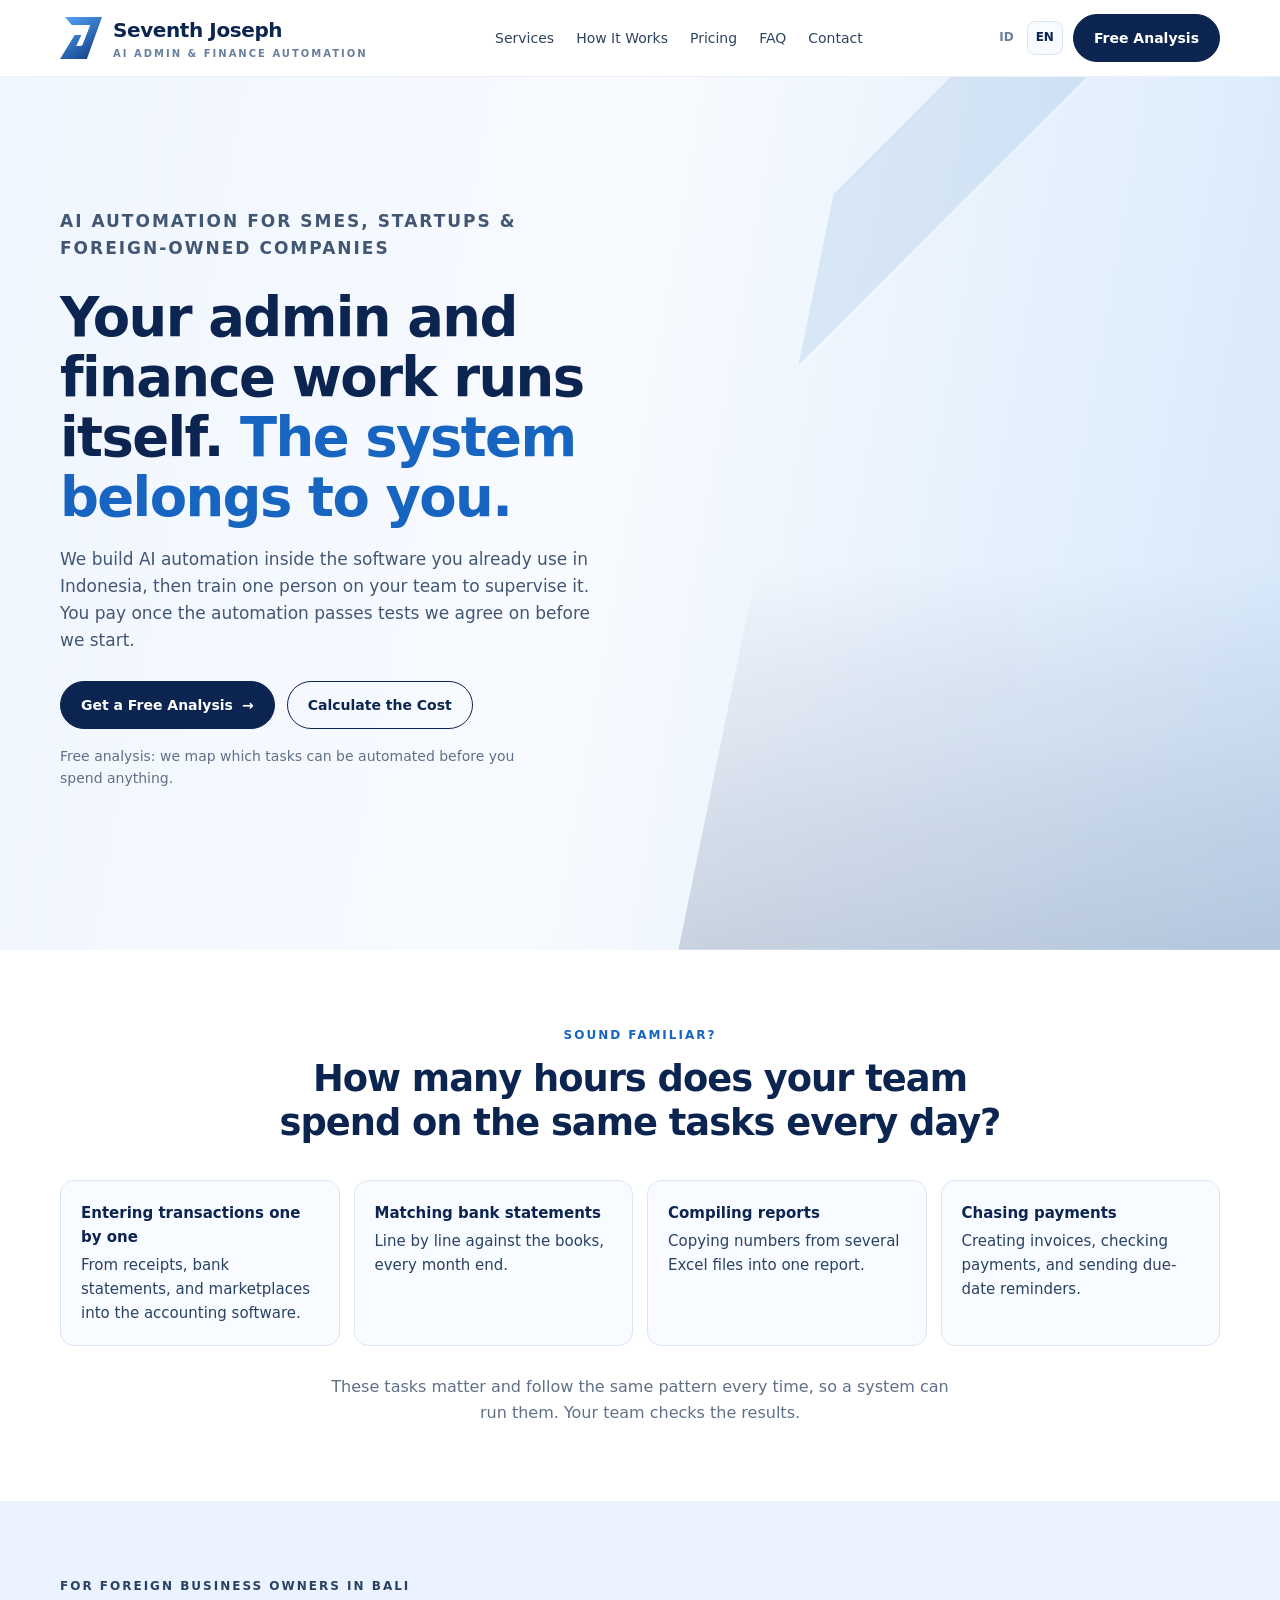
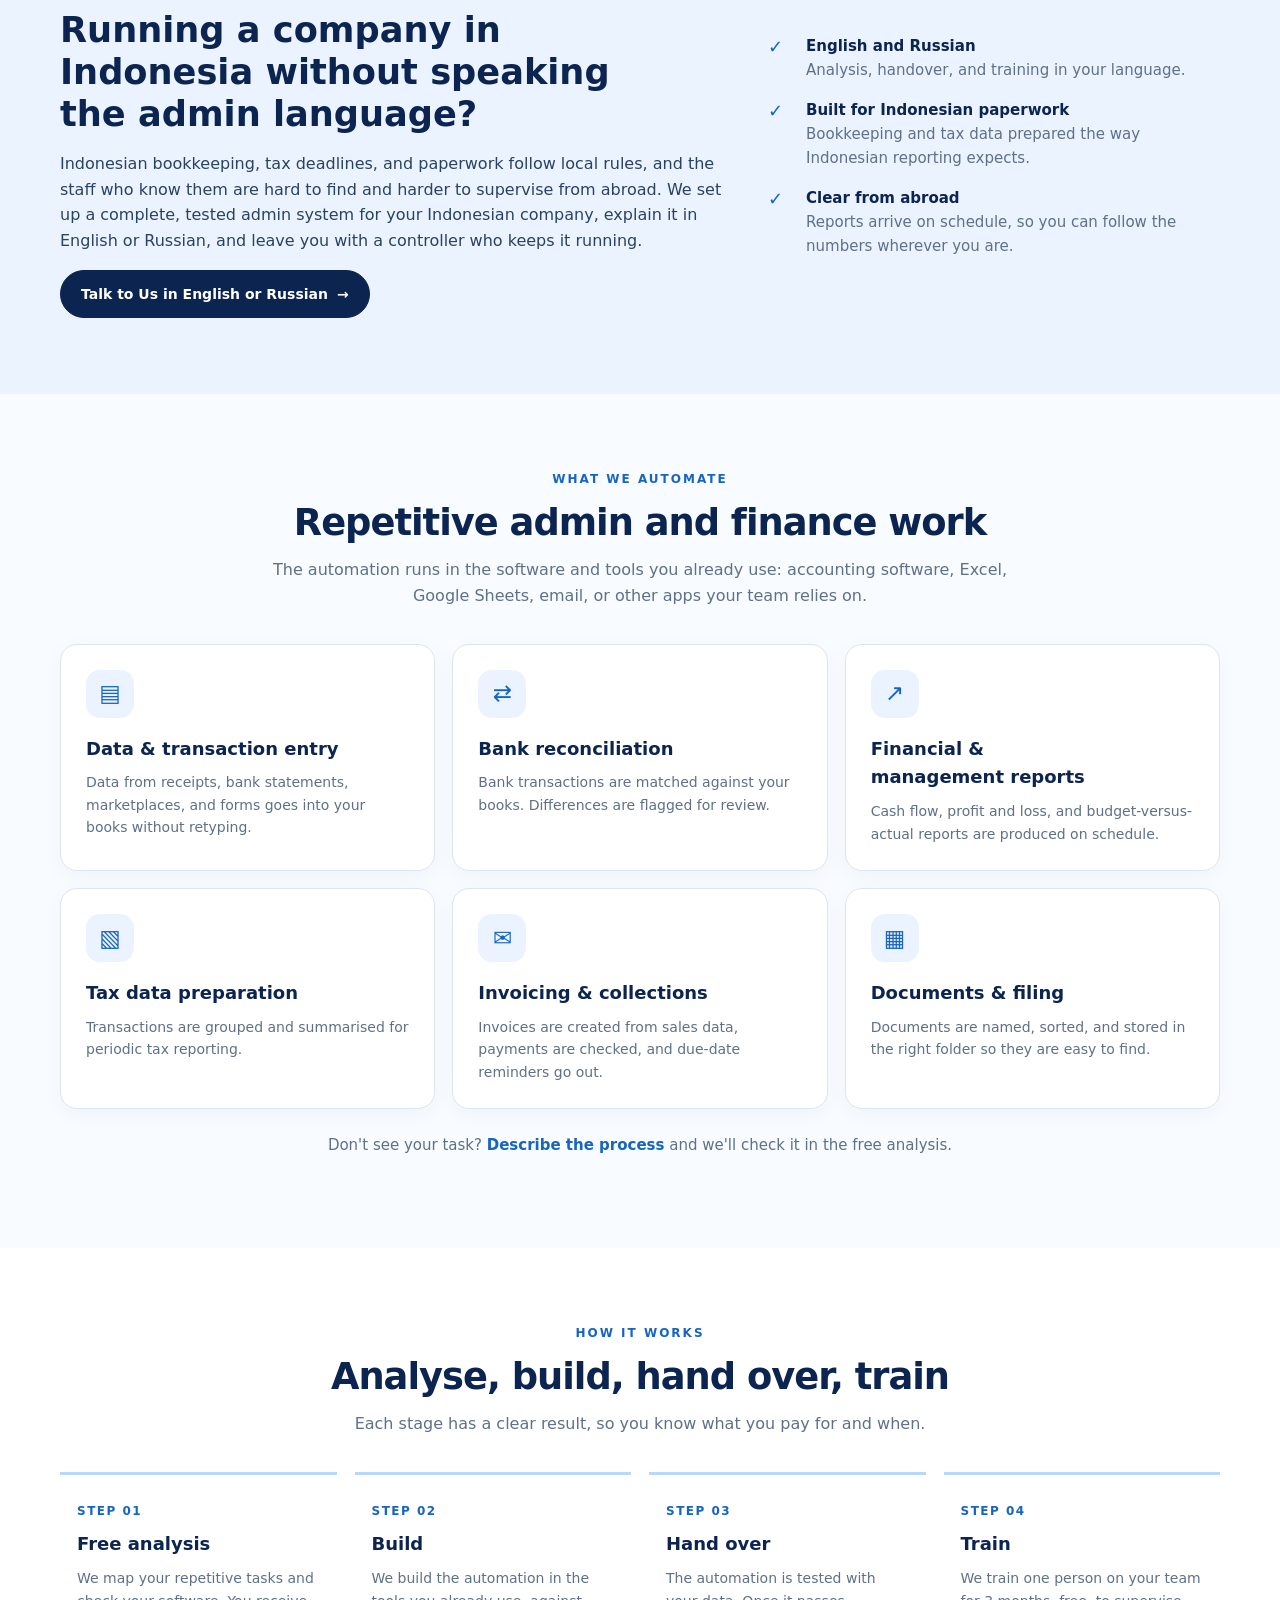
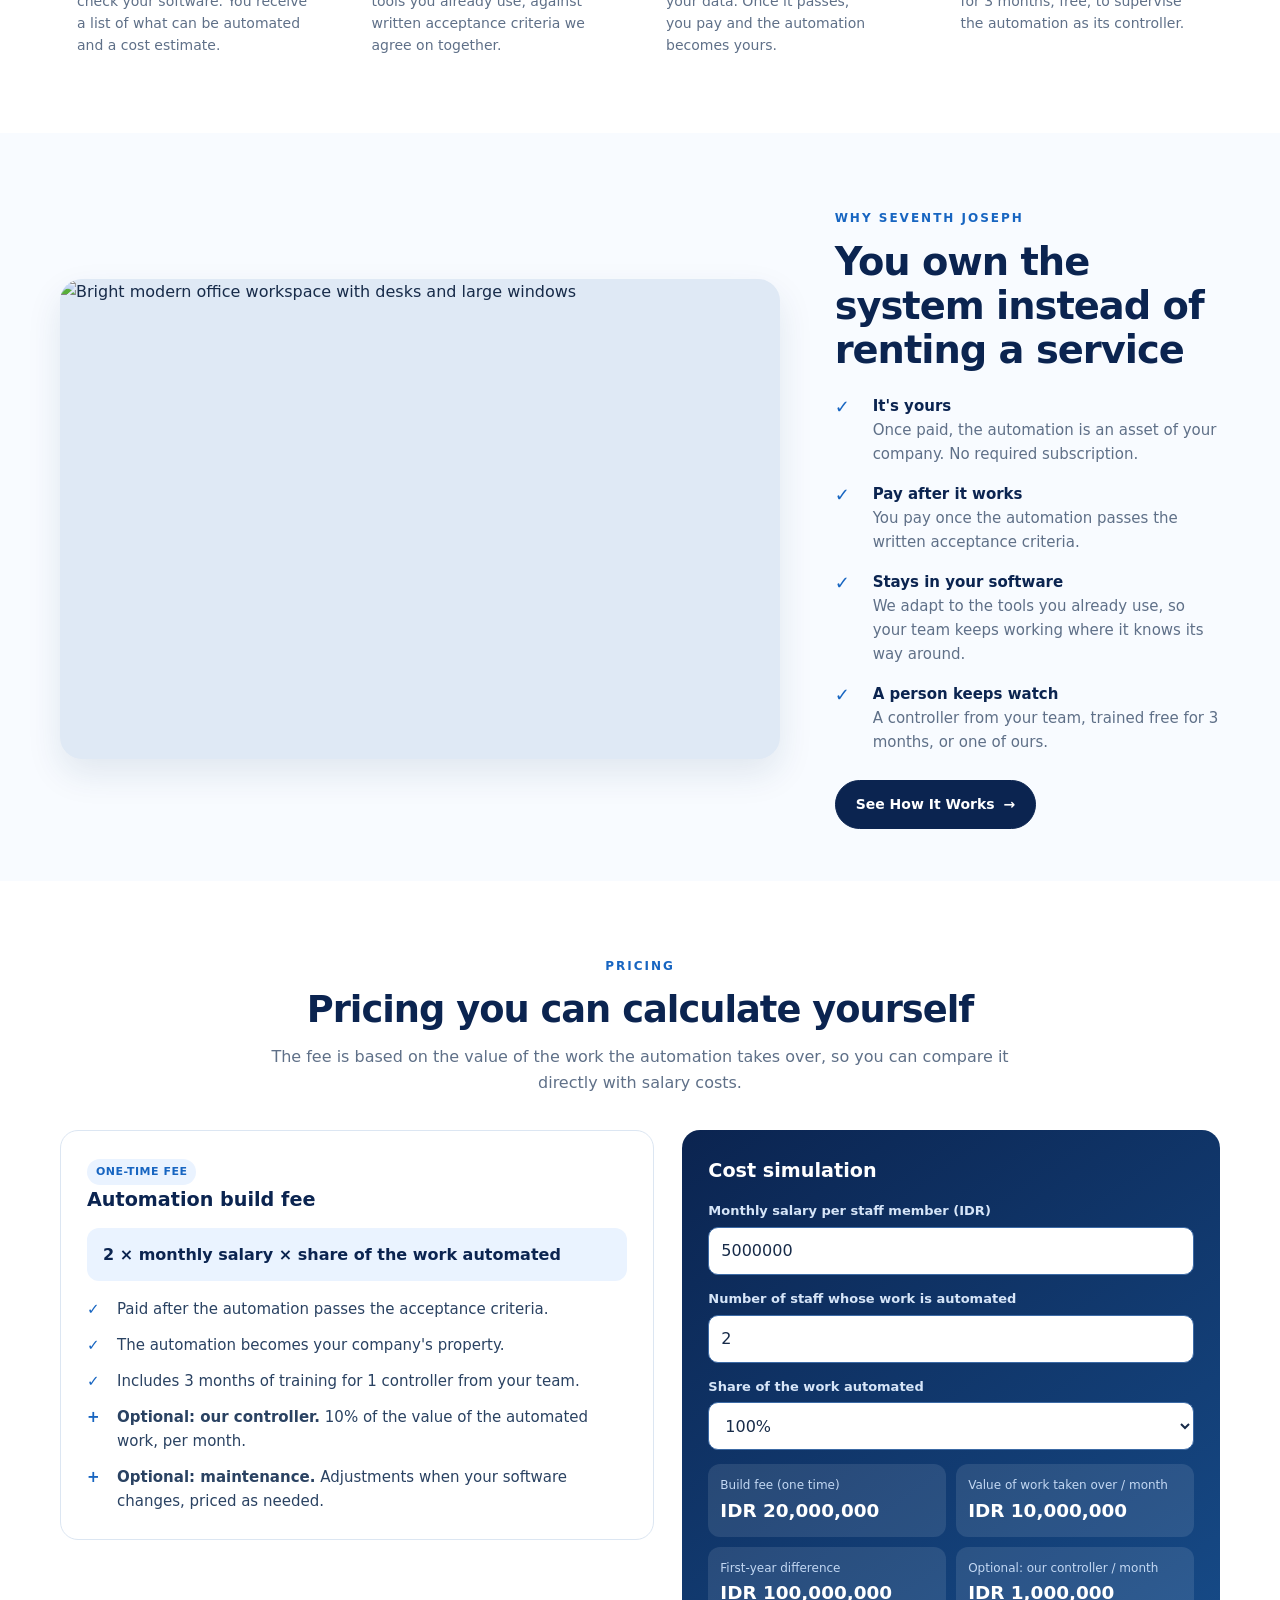
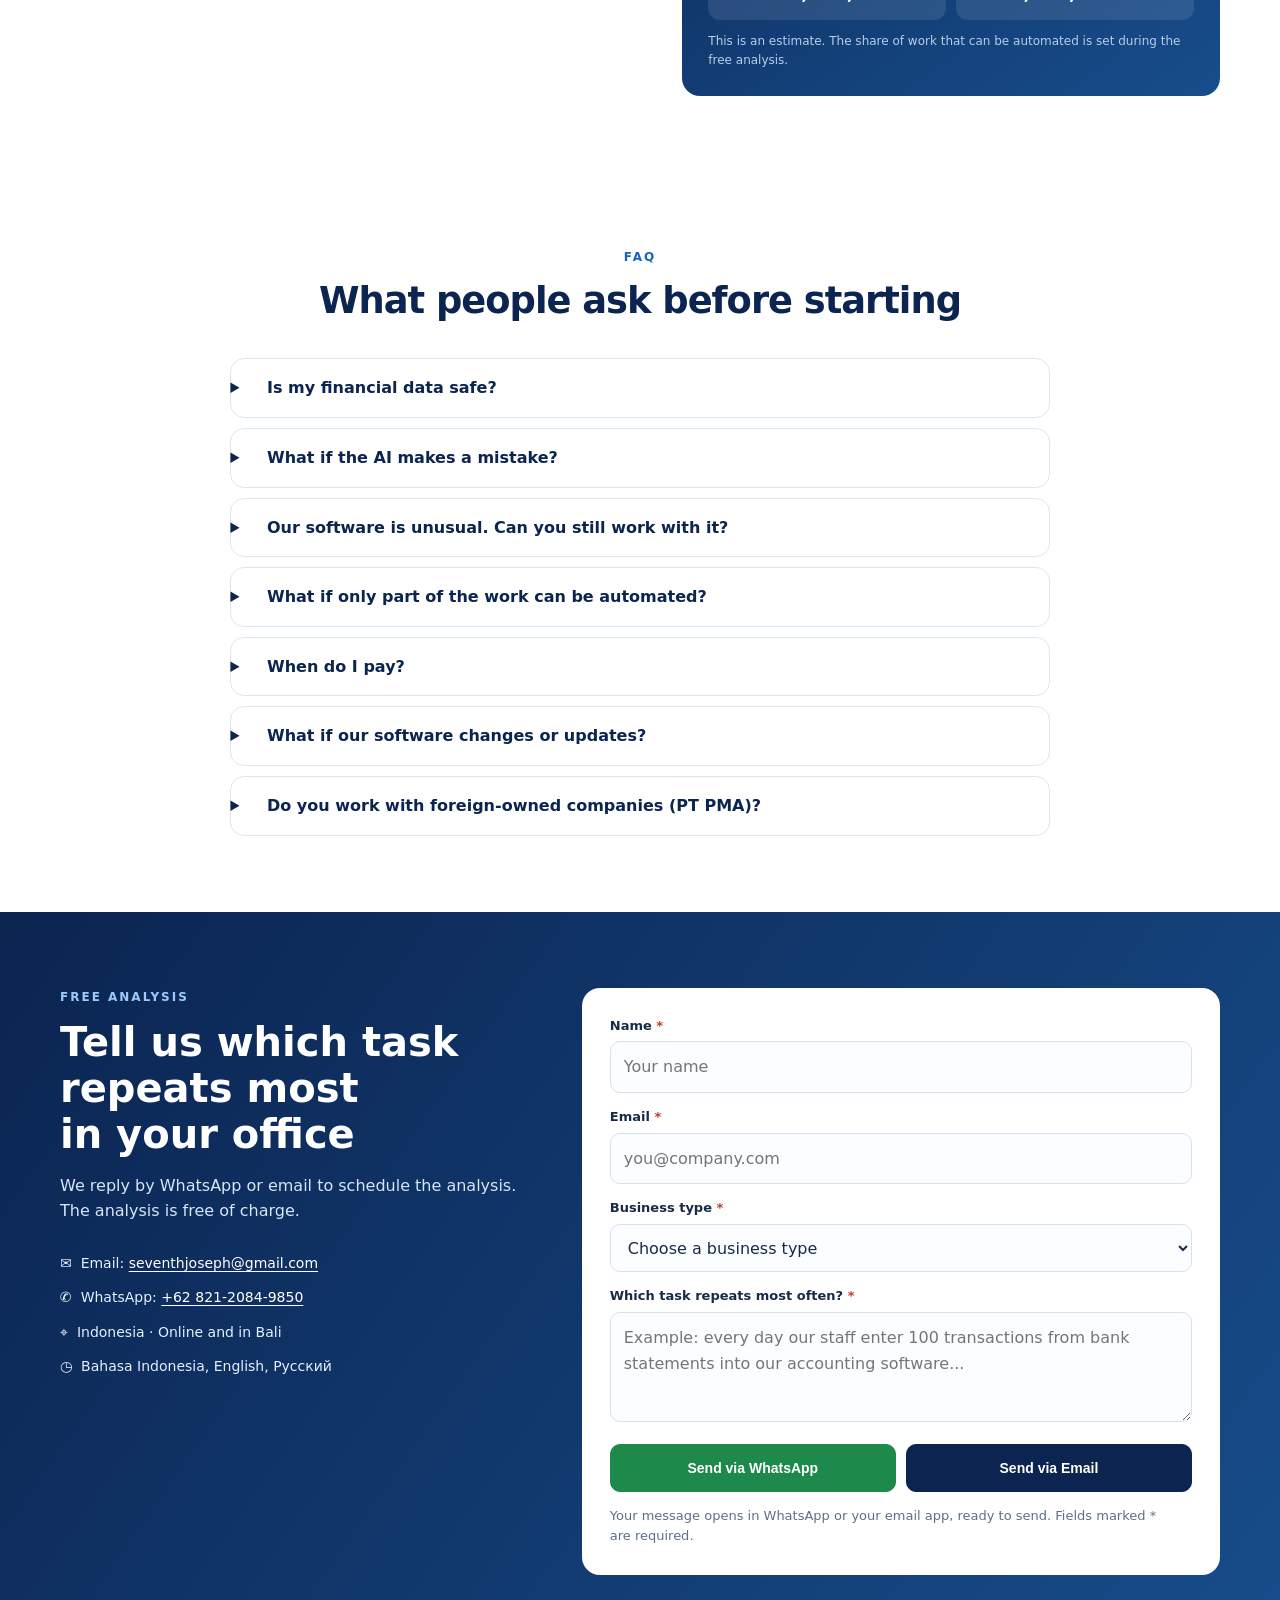
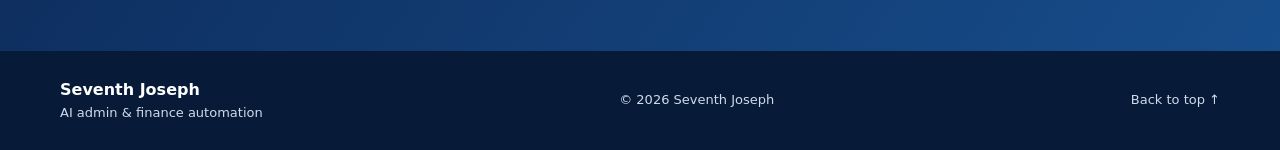
==== en/index.html @ 7613f677 "Reposisi website: otomasi AI admin & keuangan, versi ID & EN, kalkulator biaya, FAQ Co-Authored-By: " ====
<!DOCTYPE html>
<html lang="en">
<head>
<meta charset="utf-8">
<meta name="viewport" content="width=device-width, initial-scale=1">
<title>Seventh Joseph | AI Admin & Finance Automation for Businesses in Indonesia</title>
<meta name="description" content="Seventh Joseph builds AI automation for repetitive admin and finance work in Indonesia, inside the software you already use. Pay after it passes the agreed tests, then the system is yours. Free analysis. English and Russian spoken.">
<meta name="robots" content="index, follow">
<link rel="canonical" href="https://seventhjoseph7-blip.github.io/seventh-joseph-website/en/">
<link rel="alternate" hreflang="id" href="https://seventhjoseph7-blip.github.io/seventh-joseph-website/">
<link rel="alternate" hreflang="en" href="https://seventhjoseph7-blip.github.io/seventh-joseph-website/en/">
<link rel="alternate" hreflang="x-default" href="https://seventhjoseph7-blip.github.io/seventh-joseph-website/">
<meta name="theme-color" content="#0b2450">
<meta name="color-scheme" content="light">
<meta property="og:type" content="website">
<meta property="og:locale" content="en_US">
<meta property="og:url" content="https://seventhjoseph7-blip.github.io/seventh-joseph-website/en/">
<meta property="og:title" content="Seventh Joseph | AI Admin & Finance Automation in Indonesia">
<meta property="og:description" content="AI automation for repetitive admin and finance work. Pay after it works, then the system is yours.">
<meta property="og:image" content="https://images.unsplash.com/photo-1486406146926-c627a92ad1ab?auto=format&fit=crop&w=1200&h=630&q=80">
<link rel="preconnect" href="https://images.unsplash.com">
<link rel="preload" as="image" fetchpriority="high" href="https://images.unsplash.com/photo-1486406146926-c627a92ad1ab?auto=format&fit=crop&w=1400&q=80">
<link rel="stylesheet" href="../assets/site.css">
<script type="application/ld+json">
{
  "@context": "https://schema.org",
  "@type": "ProfessionalService",
  "name": "Seventh Joseph",
  "description": "AI automation for repetitive administration and finance work for SMEs, startups, and foreign-owned companies in Indonesia.",
  "url": "https://seventhjoseph7-blip.github.io/seventh-joseph-website/en/",
  "email": "seventhjoseph@gmail.com",
  "telephone": "+6282120849850",
  "areaServed": "Indonesia",
  "availableLanguage": ["id", "en", "ru"],
  "address": { "@type": "PostalAddress", "addressCountry": "ID" }
}
</script>
</head>
<body>
<header>
  <div class="container nav">
    <a class="brand" href="#home" aria-label="Seventh Joseph, back to top"><span class="logo" aria-hidden="true">7</span><span>Seventh Joseph<small>AI ADMIN & FINANCE AUTOMATION</small></span></a>
    <nav class="navlinks" id="navlinks" popover="auto" aria-label="Main">
      <ul class="plain">
        <li><a href="#services">Services</a></li>
        <li><a href="#how-it-works">How It Works</a></li>
        <li><a href="#pricing">Pricing</a></li>
        <li><a href="#faq">FAQ</a></li>
        <li><a href="#contact">Contact</a></li>
      </ul>
    </nav>
    <div class="nav-right">
      <div class="lang" aria-label="Language"><a href="../" hreflang="id" lang="id">ID</a><a href="./" hreflang="en" lang="en" aria-current="true">EN</a></div>
      <a class="btn nav-cta" href="#contact">Free Analysis</a>
      <button class="menu" type="button" popovertarget="navlinks" aria-label="Menu"><span class="i-open" aria-hidden="true">☰</span><span class="i-close" aria-hidden="true">×</span></button>
    </div>
  </div>
</header>
<main>
<section class="hero" id="home" aria-labelledby="hero-title">
  <div class="container">
    <p class="eyebrow">AI automation for SMEs, startups & foreign-owned companies</p>
    <h1 id="hero-title">Your admin and finance work runs itself. <span>The system belongs to you.</span></h1>
    <p>We build AI automation inside the software you already use in Indonesia, then train one person on your team to supervise it. You pay once the automation passes tests we agree on before we start.</p>
    <div class="actions"><a class="btn" href="#contact">Get a Free Analysis <span aria-hidden="true">→</span></a><a class="btn secondary" href="#pricing">Calculate the Cost</a></div>
    <p class="hero-note">Free analysis: we map which tasks can be automated before you spend anything.</p>
  </div>
</section>

<section class="pain" id="problem" aria-labelledby="pain-title">
  <div class="container">
    <div class="section-head"><p class="eyebrow">Sound familiar?</p><h2 id="pain-title">How many hours does your team spend on the same tasks every day?</h2></div>
    <ul class="pain-grid plain">
      <li><strong>Entering transactions one by one</strong>From receipts, bank statements, and marketplaces into the accounting software.</li>
      <li><strong>Matching bank statements</strong>Line by line against the books, every month end.</li>
      <li><strong>Compiling reports</strong>Copying numbers from several Excel files into one report.</li>
      <li><strong>Chasing payments</strong>Creating invoices, checking payments, and sending due-date reminders.</li>
    </ul>
    <p class="pain-close">These tasks matter and follow the same pattern every time, so a system can run them. Your team checks the results.</p>
  </div>
</section>

<section class="foreign" id="bali" aria-labelledby="foreign-title">
  <div class="container foreign-box">
    <div><p class="eyebrow">For foreign business owners in Bali</p><h2 id="foreign-title">Running a company in Indonesia without speaking the admin language?</h2>
      <p>Indonesian bookkeeping, tax deadlines, and paperwork follow local rules, and the staff who know them are hard to find and harder to supervise from abroad. We set up a complete, tested admin system for your Indonesian company, explain it in English or Russian, and leave you with a controller who keeps it running.</p>
      <a class="btn" href="#contact">Talk to Us in English or Russian <span aria-hidden="true">→</span></a></div>
    <ul class="why-list plain">
      <li><span aria-hidden="true">✓</span><div><strong>English and Russian</strong>Analysis, handover, and training in your language.</div></li>
      <li><span aria-hidden="true">✓</span><div><strong>Built for Indonesian paperwork</strong>Bookkeeping and tax data prepared the way Indonesian reporting expects.</div></li>
      <li><span aria-hidden="true">✓</span><div><strong>Clear from abroad</strong>Reports arrive on schedule, so you can follow the numbers wherever you are.</div></li>
    </ul>
  </div>
</section>

<section class="services" id="services" aria-labelledby="services-title">
  <div class="container">
    <div class="section-head"><p class="eyebrow">What we automate</p><h2 id="services-title">Repetitive admin and finance work</h2><p>The automation runs in the software and tools you already use: accounting software, Excel, Google Sheets, email, or other apps your team relies on.</p></div>
    <ul class="grid plain">
      <li><article class="service"><div class="icon" aria-hidden="true">▤</div><h3>Data & transaction entry</h3><p>Data from receipts, bank statements, marketplaces, and forms goes into your books without retyping.</p></article></li>
      <li><article class="service"><div class="icon" aria-hidden="true">⇄</div><h3>Bank reconciliation</h3><p>Bank transactions are matched against your books. Differences are flagged for review.</p></article></li>
      <li><article class="service"><div class="icon" aria-hidden="true">↗</div><h3>Financial & management reports</h3><p>Cash flow, profit and loss, and budget-versus-actual reports are produced on schedule.</p></article></li>
      <li><article class="service"><div class="icon" aria-hidden="true">▧</div><h3>Tax data preparation</h3><p>Transactions are grouped and summarised for periodic tax reporting.</p></article></li>
      <li><article class="service"><div class="icon" aria-hidden="true">✉</div><h3>Invoicing & collections</h3><p>Invoices are created from sales data, payments are checked, and due-date reminders go out.</p></article></li>
      <li><article class="service"><div class="icon" aria-hidden="true">▦</div><h3>Documents & filing</h3><p>Documents are named, sorted, and stored in the right folder so they are easy to find.</p></article></li>
    </ul>
    <p class="services-note">Don't see your task? <a href="#contact">Describe the process</a> and we'll check it in the free analysis.</p>
  </div>
</section>

<section class="process" id="how-it-works" aria-labelledby="process-title">
  <div class="container"><div class="section-head"><p class="eyebrow">How it works</p><h2 id="process-title">Analyse, build, hand over, train</h2><p>Each stage has a clear result, so you know what you pay for and when.</p></div>
  <ol class="steps plain">
    <li class="step"><span class="number">STEP 01</span><h3>Free analysis</h3><p>We map your repetitive tasks and check your software. You receive a list of what can be automated and a cost estimate.</p></li>
    <li class="step"><span class="number">STEP 02</span><h3>Build</h3><p>We build the automation in the tools you already use, against written acceptance criteria we agree on together.</p></li>
    <li class="step"><span class="number">STEP 03</span><h3>Hand over</h3><p>The automation is tested with your data. Once it passes, you pay and the automation becomes yours.</p></li>
    <li class="step"><span class="number">STEP 04</span><h3>Train</h3><p>We train one person on your team for 3 months, free, to supervise the automation as its controller.</p></li>
  </ol>
  </div>
</section>

<section class="why" id="why" aria-labelledby="why-title">
  <div class="container why-layout">
    <img class="photo" src="https://images.unsplash.com/photo-1497366754035-f200968a6e72?auto=format&fit=crop&w=1000&q=80" srcset="https://images.unsplash.com/photo-1497366754035-f200968a6e72?auto=format&fit=crop&w=600&q=80 600w, https://images.unsplash.com/photo-1497366754035-f200968a6e72?auto=format&fit=crop&w=1000&q=80 1000w" sizes="(max-width:900px) 92vw, 560px" width="1000" height="667" loading="lazy" decoding="async" alt="Bright modern office workspace with desks and large windows">
    <div><p class="eyebrow">Why Seventh Joseph</p><h2 id="why-title">You own the system instead of renting a service</h2>
      <ul class="why-list plain">
        <li><span aria-hidden="true">✓</span><div><strong>It's yours</strong>Once paid, the automation is an asset of your company. No required subscription.</div></li>
        <li><span aria-hidden="true">✓</span><div><strong>Pay after it works</strong>You pay once the automation passes the written acceptance criteria.</div></li>
        <li><span aria-hidden="true">✓</span><div><strong>Stays in your software</strong>We adapt to the tools you already use, so your team keeps working where it knows its way around.</div></li>
        <li><span aria-hidden="true">✓</span><div><strong>A person keeps watch</strong>A controller from your team, trained free for 3 months, or one of ours.</div></li>
      </ul>
      <a class="btn" href="#how-it-works">See How It Works <span aria-hidden="true">→</span></a></div>
  </div>
</section>

<section class="pricing" id="pricing" aria-labelledby="pricing-title">
  <div class="container"><div class="section-head"><p class="eyebrow">Pricing</p><h2 id="pricing-title">Pricing you can calculate yourself</h2><p>The fee is based on the value of the work the automation takes over, so you can compare it directly with salary costs.</p></div>
  <div class="price-layout">
    <div class="price-card">
      <span class="tag">One-time fee</span>
      <h3>Automation build fee</h3>
      <p class="formula">2 × monthly salary × share of the work automated</p>
      <ul class="price-list plain">
        <li><span aria-hidden="true">✓</span>Paid after the automation passes the acceptance criteria.</li>
        <li><span aria-hidden="true">✓</span>The automation becomes your company's property.</li>
        <li><span aria-hidden="true">✓</span>Includes 3 months of training for 1 controller from your team.</li>
        <li><span aria-hidden="true">+</span><div><strong>Optional: our controller.</strong> 10% of the value of the automated work, per month.</div></li>
        <li><span aria-hidden="true">+</span><div><strong>Optional: maintenance.</strong> Adjustments when your software changes, priced as needed.</div></li>
      </ul>
    </div>
    <form class="calc" id="calc" aria-labelledby="calc-title" onsubmit="return false">
      <h3 id="calc-title">Cost simulation</h3>
      <div class="field"><label for="salary">Monthly salary per staff member (IDR)</label><input id="salary" name="salary" type="number" inputmode="numeric" min="0" step="100000" value="5000000"></div>
      <div class="field"><label for="staff">Number of staff whose work is automated</label><input id="staff" name="staff" type="number" inputmode="numeric" min="1" max="50" value="2"></div>
      <div class="field"><label for="share">Share of the work automated</label><select id="share" name="share"><option value="25">25%</option><option value="50">50%</option><option value="75">75%</option><option value="100" selected>100%</option></select></div>
      <div class="calc-results" aria-live="polite">
        <div><small>Build fee (one time)</small><output name="fee"></output></div>
        <div><small>Value of work taken over / month</small><output name="monthly"></output></div>
        <div><small>First-year difference</small><output name="year"></output></div>
        <div><small>Optional: our controller / month</small><output name="controller"></output></div>
      </div>
      <p class="calc-note">This is an estimate. The share of work that can be automated is set during the free analysis.</p>
    </form>
  </div>
  </div>
</section>

<section class="faq" id="faq" aria-labelledby="faq-title">
  <div class="container"><div class="section-head"><p class="eyebrow">FAQ</p><h2 id="faq-title">What people ask before starting</h2></div>
  <div class="faq-list">
    <details name="faq"><summary>Is my financial data safe?</summary><p>The automation runs in systems and accounts that belong to you, and our access is limited to what we need to build it. We are ready to sign a non-disclosure agreement (NDA) before we see your data.</p></details>
    <details name="faq"><summary>What if the AI makes a mistake?</summary><p>Every automation has a controller who checks the results, either someone from your team (trained free for 3 months) or one of ours. Uncertain items are flagged for a person to review.</p></details>
    <details name="faq"><summary>Our software is unusual. Can you still work with it?</summary><p>That is what the free analysis is for. We check your software and workflow first, then tell you what can be automated before any cost.</p></details>
    <details name="faq"><summary>What if only part of the work can be automated?</summary><p>The fee follows the percentage. Example: if the automation takes over 60% of the work of a staff member earning IDR 5 million, the build fee is 2 × 60% × IDR 5 million = IDR 6 million.</p></details>
    <details name="faq"><summary>When do I pay?</summary><p>After the automation passes the written acceptance criteria we agree on before the build starts.</p></details>
    <details name="faq"><summary>What if our software changes or updates?</summary><p>Your controller will notice first. For adjusting the automation, a maintenance service is available, priced as needed.</p></details>
    <details name="faq"><summary>Do you work with foreign-owned companies (PT PMA)?</summary><p>Yes. We work in English and Russian, and set up admin and finance systems for companies operating in Indonesia, including in Bali.</p></details>
  </div>
  </div>
</section>

<section class="contact" id="contact" aria-labelledby="contact-title">
  <div class="container contact-layout">
    <div><p class="eyebrow" style="color:#9ccaff">Free analysis</p><h2 id="contact-title">Tell us which task repeats most in your office</h2><p>We reply by WhatsApp or email to schedule the analysis. The analysis is free of charge.</p>
      <address class="contact-details">
        <div><span aria-hidden="true">✉</span>&nbsp; Email: <a href="mailto:seventhjoseph@gmail.com">seventhjoseph@gmail.com</a></div>
        <div><span aria-hidden="true">✆</span>&nbsp; WhatsApp: <a href="https://wa.me/6282120849850" target="_blank" rel="noopener">+62 821-2084-9850</a></div>
        <div><span aria-hidden="true">⌖</span>&nbsp; Indonesia · Online and in Bali</div>
        <div><span aria-hidden="true">◷</span>&nbsp; Bahasa Indonesia, English, Русский</div>
      </address>
    </div>
    <form class="form" id="contactForm" data-greeting="Hello Seventh Joseph, I'd like a free analysis." data-l-name="Name" data-l-email="Email" data-l-type="Business type" data-subject="Free analysis request">
      <div><label for="name">Name <span class="req" aria-hidden="true">*</span></label><input id="name" name="name" placeholder="Your name" autocomplete="name" enterkeyhint="next" required aria-describedby="name-err"><p class="err" id="name-err">Please enter your name.</p></div>
      <div><label for="email">Email <span class="req" aria-hidden="true">*</span></label><input id="email" name="email" type="email" inputmode="email" placeholder="you@company.com" autocomplete="email" autocapitalize="none" autocorrect="off" spellcheck="false" enterkeyhint="next" required aria-describedby="email-err"><p class="err" id="email-err">Please enter a valid email address.</p></div>
      <div><label for="type">Business type <span class="req" aria-hidden="true">*</span></label><select id="type" name="type" required aria-describedby="type-err"><option value="">Choose a business type</option><option>SME</option><option>Startup</option><option>Foreign-owned company in Indonesia</option><option>Other</option></select><p class="err" id="type-err">Please choose a business type.</p></div>
      <div><label for="message">Which task repeats most often? <span class="req" aria-hidden="true">*</span></label><textarea id="message" name="message" placeholder="Example: every day our staff enter 100 transactions from bank statements into our accounting software..." enterkeyhint="enter" required aria-describedby="message-err"></textarea><p class="err" id="message-err">Please describe the task briefly.</p></div>
      <div class="send-row"><button class="btn wa" type="submit" value="wa">Send via WhatsApp</button><button class="btn" type="submit" value="email">Send via Email</button></div>
      <p class="form-note">Your message opens in WhatsApp or your email app, ready to send. Fields marked * are required.</p>
    </form>
  </div>
</section>
</main>
<footer><div class="container footer-row"><div><div class="footer-brand">Seventh Joseph</div><div>AI admin & finance automation</div></div><div>© <span id="year">2026</span> Seventh Joseph</div><div><a href="#home">Back to top <span aria-hidden="true">↑</span></a></div></div></footer>
<script src="../assets/site.js" defer></script>
</body>
</html>
---- assets/site.css ----
@layer base, layout, components, responsive;

@layer base {
  :root{--navy:#0b2450;--blue:#1765c1;--sky:#eaf3ff;--ink:#172b49;--muted:#5f7088;--line:#dce6f2;--bg:#f8fbff;--focus:#56a8ff;--green:#1d8a4b}
  *,*::before,*::after{box-sizing:border-box}
  body{margin:0;font-family:Inter,ui-sans-serif,system-ui,-apple-system,"Segoe UI",sans-serif;color:var(--ink);background:#fff;line-height:1.6}
  a{color:inherit;text-decoration:none}
  img{max-width:100%;display:block}
  h1,h2,h3{text-wrap:balance}
  p,li{text-wrap:pretty}
  :focus-visible{outline:3px solid var(--focus);outline-offset:3px;border-radius:6px}
  .contact :focus-visible{outline-color:#9ccaff}
  :where(ul,ol).plain{list-style:none;margin:0;padding:0}
  @media (prefers-reduced-motion:no-preference){html{scroll-behavior:smooth}}
}

@layer layout {
  .container{width:min(1160px,92%);margin-inline:auto}
  header{position:sticky;top:0;z-index:20;background:rgba(255,255,255,.96);backdrop-filter:blur(12px);border-bottom:1px solid #edf1f7}
  .nav{min-block-size:76px;display:flex;align-items:center;justify-content:space-between;gap:20px}
  section{padding-block:76px;scroll-margin-top:76px}
  .section-head{text-align:center;max-width:740px;margin:0 auto 35px}
  .section-head h2{font-size:clamp(1.7rem,1.2rem + 1.6vw,2.3rem);letter-spacing:-1px;line-height:1.2;color:var(--navy);margin:0 0 12px}
  .section-head p{margin:0;color:var(--muted)}
}

@layer components {
  .brand{display:flex;align-items:center;gap:11px;font-weight:800;color:var(--navy);letter-spacing:-.4px;font-size:1.25rem}
  .logo{width:42px;height:42px;display:grid;place-items:center;background:linear-gradient(145deg,#56a8ff,#0b3678);color:#fff;font-size:25px;font-weight:900;clip-path:polygon(12% 0,100% 0,64% 100%,0 100%,35% 43%,55% 43%,42% 68%,53% 68%,72% 19%,28% 19%)}
  .brand small{display:block;font-size:.625rem;letter-spacing:2px;color:#68809e;font-weight:700}

  .navlinks{display:block;position:static;inset:auto;margin:0;padding:0;border:0;background:none;overflow:visible;color:#30435f;font-size:.875rem;width:auto;height:auto}
  .navlinks ul{display:flex;gap:22px;align-items:center}
  .navlinks a{display:inline-block;padding-block:6px;white-space:nowrap}
  .navlinks a:hover{color:var(--blue)}
  .nav-right{display:flex;align-items:center;gap:10px}
  .lang{display:flex;gap:4px;font-size:.75rem;font-weight:800}
  .lang a{padding:6px 8px;border-radius:8px;color:#68809e;border:1px solid transparent}
  .lang a[aria-current="true"]{color:var(--navy);border-color:var(--line);background:var(--bg)}
  .menu{display:none;background:none;border:0;font-size:25px;color:var(--navy);min-inline-size:48px;min-block-size:48px;cursor:pointer}
  .menu .i-close{display:none}
  header:has(.navlinks:popover-open) .menu .i-open{display:none}
  header:has(.navlinks:popover-open) .menu .i-close{display:inline}

  .btn{display:inline-flex;align-items:center;justify-content:center;gap:9px;padding:12px 20px;min-block-size:48px;border-radius:999px;background:var(--navy);color:#fff;font-weight:700;border:1px solid var(--navy);font-size:.875rem;cursor:pointer;white-space:nowrap;transition:background-color .2s,border-color .2s,transform .2s}
  .btn:hover{background:var(--blue);border-color:var(--blue)}
  .btn.secondary{background:transparent;color:var(--navy)}
  .btn.secondary:hover{background:var(--sky)}
  @media (prefers-reduced-motion:no-preference){.btn:hover{transform:translateY(-1px)}}

  .hero{position:relative;overflow:hidden;background:linear-gradient(100deg,#f0f6ff 0%,#f8fbff 46%,#d6e8fb 100%);min-height:470px;display:flex;align-items:center}
  .hero::after{content:"";position:absolute;right:-3%;top:0;width:50%;height:100%;background:linear-gradient(135deg,transparent 0 18%,rgba(41,112,191,.12) 18% 27%,transparent 27%),linear-gradient(0deg,rgba(8,35,78,.18),transparent 45%),url('https://images.unsplash.com/photo-1486406146926-c627a92ad1ab?auto=format&fit=crop&w=1400&q=80') center/cover;clip-path:polygon(28% 0,100% 0,100% 100%,0 100%);opacity:.94}
  .hero .container{position:relative;z-index:1;padding-block:55px 58px}
  .eyebrow{text-transform:uppercase;letter-spacing:2px;font-size:.75rem;font-weight:800;color:var(--blue);margin:0 0 12px}
  .hero h1{font-size:clamp(2.1rem,1.3rem + 2.8vw,3.4rem);line-height:1.1;letter-spacing:-1.6px;max-width:640px;margin:0 0 18px;color:var(--navy)}
  .hero h1 span{color:var(--blue)}
  .hero p{font-size:1.0625rem;max-width:560px;color:#425773;margin:0 0 26px}
  .actions{display:flex;gap:12px;flex-wrap:wrap}
  .hero-note{margin-top:16px !important;font-size:.875rem !important;color:#5f7088 !important}

  .pain{background:#fff}
  .pain-grid{display:grid;grid-template-columns:repeat(4,1fr);gap:14px}
  .pain-grid li{padding:20px;border-radius:14px;background:var(--bg);border:1px solid var(--line);font-size:.9375rem;color:#2a4262}
  .pain-grid li strong{display:block;color:var(--navy);margin-bottom:4px}
  .pain-close{text-align:center;margin:28px auto 0;max-width:640px;color:var(--muted)}

  .services{background:var(--bg)}
  .grid{display:grid;grid-template-columns:repeat(3,1fr);gap:17px}
  .service{padding:25px;border:1px solid var(--line);border-radius:17px;background:#fff;box-shadow:0 6px 22px rgba(20,57,102,.035);block-size:100%}
  .icon{width:48px;height:48px;border-radius:14px;background:var(--sky);color:var(--blue);display:grid;place-items:center;font-size:23px;margin-bottom:17px}
  .service h3{margin:0 0 8px;color:var(--navy);font-size:1.125rem}
  .service p{margin:0;color:var(--muted);font-size:.875rem}
  .services-note{text-align:center;margin-top:24px;color:var(--muted);font-size:.9375rem}
  .services-note a{color:var(--blue);font-weight:700}

  .steps{display:grid;grid-template-columns:repeat(4,1fr);gap:18px}
  .step{border-top:3px solid #b9d7fb;padding:22px 17px 0}
  .number{font-size:.75rem;font-weight:900;color:var(--blue);letter-spacing:1.5px}
  .step h3{margin:8px 0;color:var(--navy);font-size:1.125rem}
  .step p{font-size:.875rem;color:var(--muted);margin:0}

  .why{background:var(--bg)}
  .why-layout{display:grid;grid-template-columns:1fr 1fr;gap:55px;align-items:center}
  .photo{width:100%;height:100%;min-height:360px;max-height:480px;object-fit:cover;border-radius:22px;box-shadow:0 15px 35px rgba(22,56,99,.1);background:#dfe9f5}
  .why h2{font-size:clamp(1.8rem,1.3rem + 1.6vw,2.4rem);line-height:1.15;letter-spacing:-1px;color:var(--navy);margin:0 0 15px}
  .why-list{display:grid;gap:16px;margin:22px 0 26px}
  .why-list li{display:grid;grid-template-columns:28px 1fr;gap:10px;font-size:.9375rem;color:var(--muted)}
  .why-list li span{color:var(--blue);font-weight:900;font-size:18px;line-height:1.4}
  .why-list strong{color:var(--navy);display:block}

  .pricing{background:#fff}
  .price-layout{display:grid;grid-template-columns:1.05fr .95fr;gap:28px;align-items:start}
  .price-card{border:1px solid var(--line);border-radius:18px;padding:26px;background:#fff}
  .price-card h3{margin:0 0 6px;color:var(--navy);font-size:1.2rem}
  .formula{margin:12px 0 16px;padding:14px 16px;border-radius:12px;background:var(--sky);color:var(--navy);font-weight:800}
  .price-list{display:grid;gap:12px;font-size:.9375rem;color:#2a4262}
  .price-list li{display:grid;grid-template-columns:22px 1fr;gap:8px}
  .price-list li span{color:var(--blue);font-weight:900}
  .tag{display:inline-block;padding:4px 9px;border-radius:999px;background:var(--sky);color:var(--blue);font-size:.6875rem;font-weight:800;text-transform:uppercase;letter-spacing:.5px}
  .calc{border-radius:18px;padding:26px;background:linear-gradient(145deg,#0b2450,#174d8b);color:#fff}
  .calc h3{margin:0 0 14px;font-size:1.2rem}
  .calc label{display:block;font-size:.8125rem;font-weight:800;margin:0 0 5px;color:#d6e5f8}
  .calc .field{margin-bottom:14px}
  .calc input,.calc select{width:100%;min-block-size:48px;border:1px solid #3c6aa5;border-radius:10px;padding:10px 12px;font:inherit;font-size:max(1rem,1em);background:#fff;color:var(--ink)}
  .calc output{display:block}
  .calc-results{display:grid;grid-template-columns:1fr 1fr;gap:10px;margin-top:6px}
  .calc-results div{background:rgba(255,255,255,.1);border-radius:12px;padding:12px}
  .calc-results small{display:block;color:#c3d8f3;font-size:.75rem}
  .calc-results output{font-size:1.15rem;font-weight:800}
  .calc-note{font-size:.75rem;color:#b8cdea;margin:12px 0 0}

  .foreign{background:var(--sky)}
  .foreign-box{display:grid;grid-template-columns:1.2fr .8fr;gap:30px;align-items:center}
  .foreign h2{color:var(--navy);margin:0 0 12px;font-size:clamp(1.6rem,1.2rem + 1.4vw,2.2rem);line-height:1.2}
  .foreign p{color:#2a4262}

  .faq{background:#fff}
  .faq-list{max-width:820px;margin-inline:auto;display:grid;gap:10px}
  .faq details{border:1px solid var(--line);border-radius:14px;background:#fff}
  .faq summary{cursor:pointer;padding:16px 18px;font-weight:800;color:var(--navy);list-style-position:outside;margin-inline-start:18px}
  .faq details p{margin:0;padding:0 18px 16px 36px;color:var(--muted)}
  .faq details[open]{border-color:#b9d5f7;background:var(--bg)}

  .contact{background:linear-gradient(125deg,#0b2450,#174d8b);color:#fff}
  .contact-layout{display:grid;grid-template-columns:.85fr 1.15fr;gap:50px;align-items:start}
  .contact h2{font-size:clamp(1.9rem,1.3rem + 1.6vw,2.5rem);line-height:1.15;margin:0 0 15px}
  .contact p{color:#d6e5f8}
  .contact-details{margin-top:28px;display:grid;gap:12px;color:#e5efff;font-size:.875rem;font-style:normal}
  .contact-details a{color:#fff;text-decoration:underline;text-underline-offset:3px}

  .form{background:#fff;color:var(--ink);padding:28px;border-radius:18px;display:grid;gap:14px}
  .form label{display:block;font-size:.8125rem;font-weight:800;margin-bottom:5px}
  .form label .req{color:#c0392b}
  .form input,.form select,.form textarea{width:100%;min-block-size:48px;border:1px solid #d7e1ee;border-radius:10px;padding:12px 13px;font:inherit;font-size:max(1rem,1em);background:#fbfdff;color:var(--ink)}
  .form textarea{min-height:110px;resize:vertical}
  .form :is(input,select,textarea):user-invalid{border-color:#c0392b;background:#fff7f6}
  .form .err{display:none;margin:5px 0 0;font-size:.8125rem;color:#c0392b}
  .form :is(input,select,textarea):user-invalid + .err{display:block}
  .form .btn{width:100%;border-radius:10px}
  .send-row{display:grid;grid-template-columns:1fr 1fr;gap:10px}
  .form .btn.wa{background:var(--green);border-color:var(--green)}
  .form .btn.wa:hover{background:#166f3c;border-color:#166f3c}
  .form .form-note{color:#5d6f88;font-size:.8125rem;margin:0}

  footer{background:#071a38;color:#cfdbeb;padding-block:26px;font-size:.8125rem}
  .footer-row{display:flex;align-items:center;justify-content:space-between;gap:20px;flex-wrap:wrap}
  .footer-brand{font-weight:800;color:#fff;font-size:1rem}
}

@layer responsive {
  @media (max-width:1020px){
    .navlinks ul{gap:14px}
    .nav-cta{display:none}
  }
  @media (max-width:900px){
    .hero::after{width:58%;opacity:.28}
    .grid,.pain-grid{grid-template-columns:repeat(2,1fr)}
    .why-layout,.contact-layout,.price-layout,.foreign-box{grid-template-columns:1fr;gap:30px}
    .photo{min-height:260px;max-height:320px}
    .steps{grid-template-columns:repeat(2,1fr)}
  }
  @media (max-width:760px){
    .nav{min-block-size:68px}
    .menu{display:inline-grid;place-items:center}
    .navlinks:not(:popover-open){display:none}
    .navlinks:popover-open{position:fixed;inset:68px 0 auto 0;width:100%;background:#fff;border-bottom:1px solid var(--line);padding:10px 4% 18px;box-shadow:0 18px 30px rgba(11,36,80,.12)}
    .navlinks ul{flex-direction:column;align-items:stretch;gap:0}
    .navlinks a{display:block;padding-block:12px;font-size:1rem}
    .brand{font-size:1.0625rem}
    .brand small{display:none}
  }
  @media (max-width:650px){
    .hero::after{width:100%;opacity:.16;clip-path:none}
    .hero .container{padding-block:45px 48px}
    .hero p{font-size:.9375rem}
    .hero .btn{width:100%}
    section{padding-block:55px}
    .grid,.pain-grid,.steps{grid-template-columns:1fr}
    .form,.calc,.price-card{padding:20px}
    .section-head{text-align:start}
    .pain-close,.services-note{text-align:start}
    .footer-row{align-items:flex-start;flex-direction:column}
  }
  @media (max-width:500px){.send-row,.calc-results{grid-template-columns:1fr}}
}
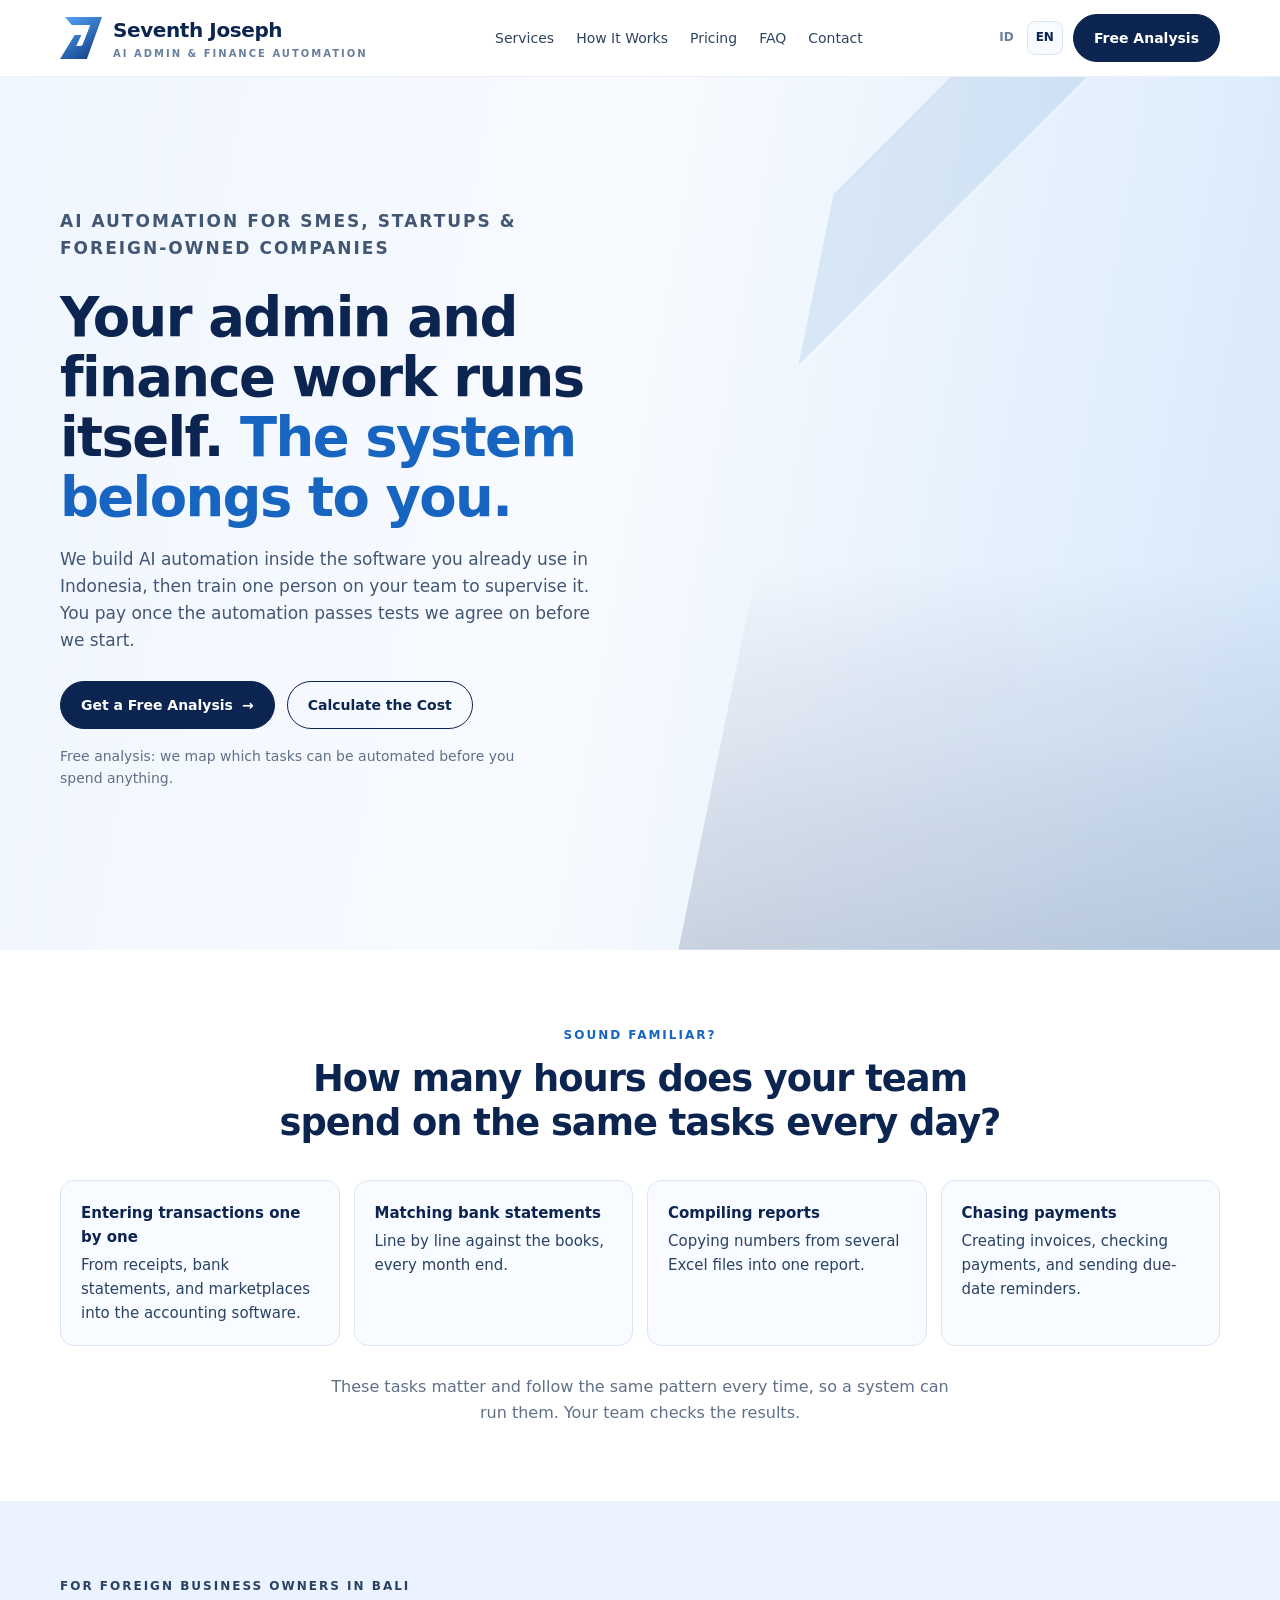
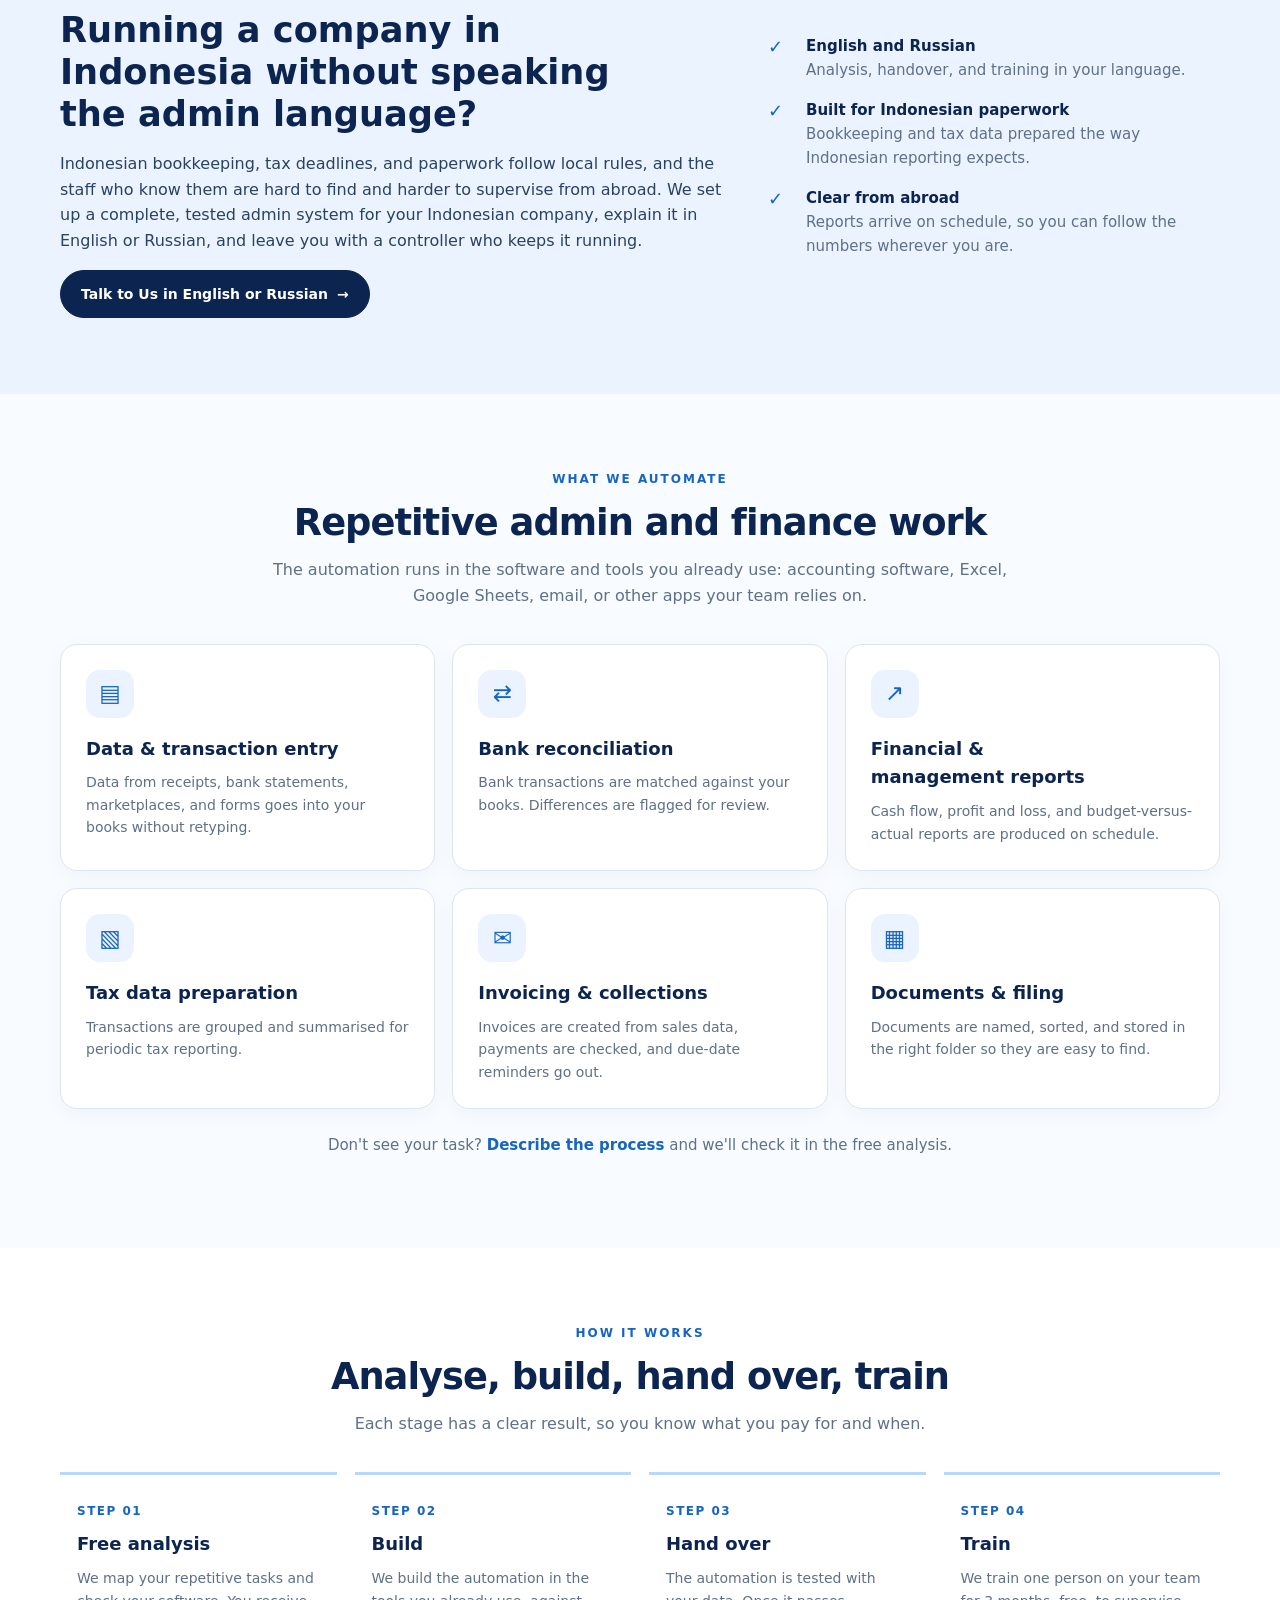
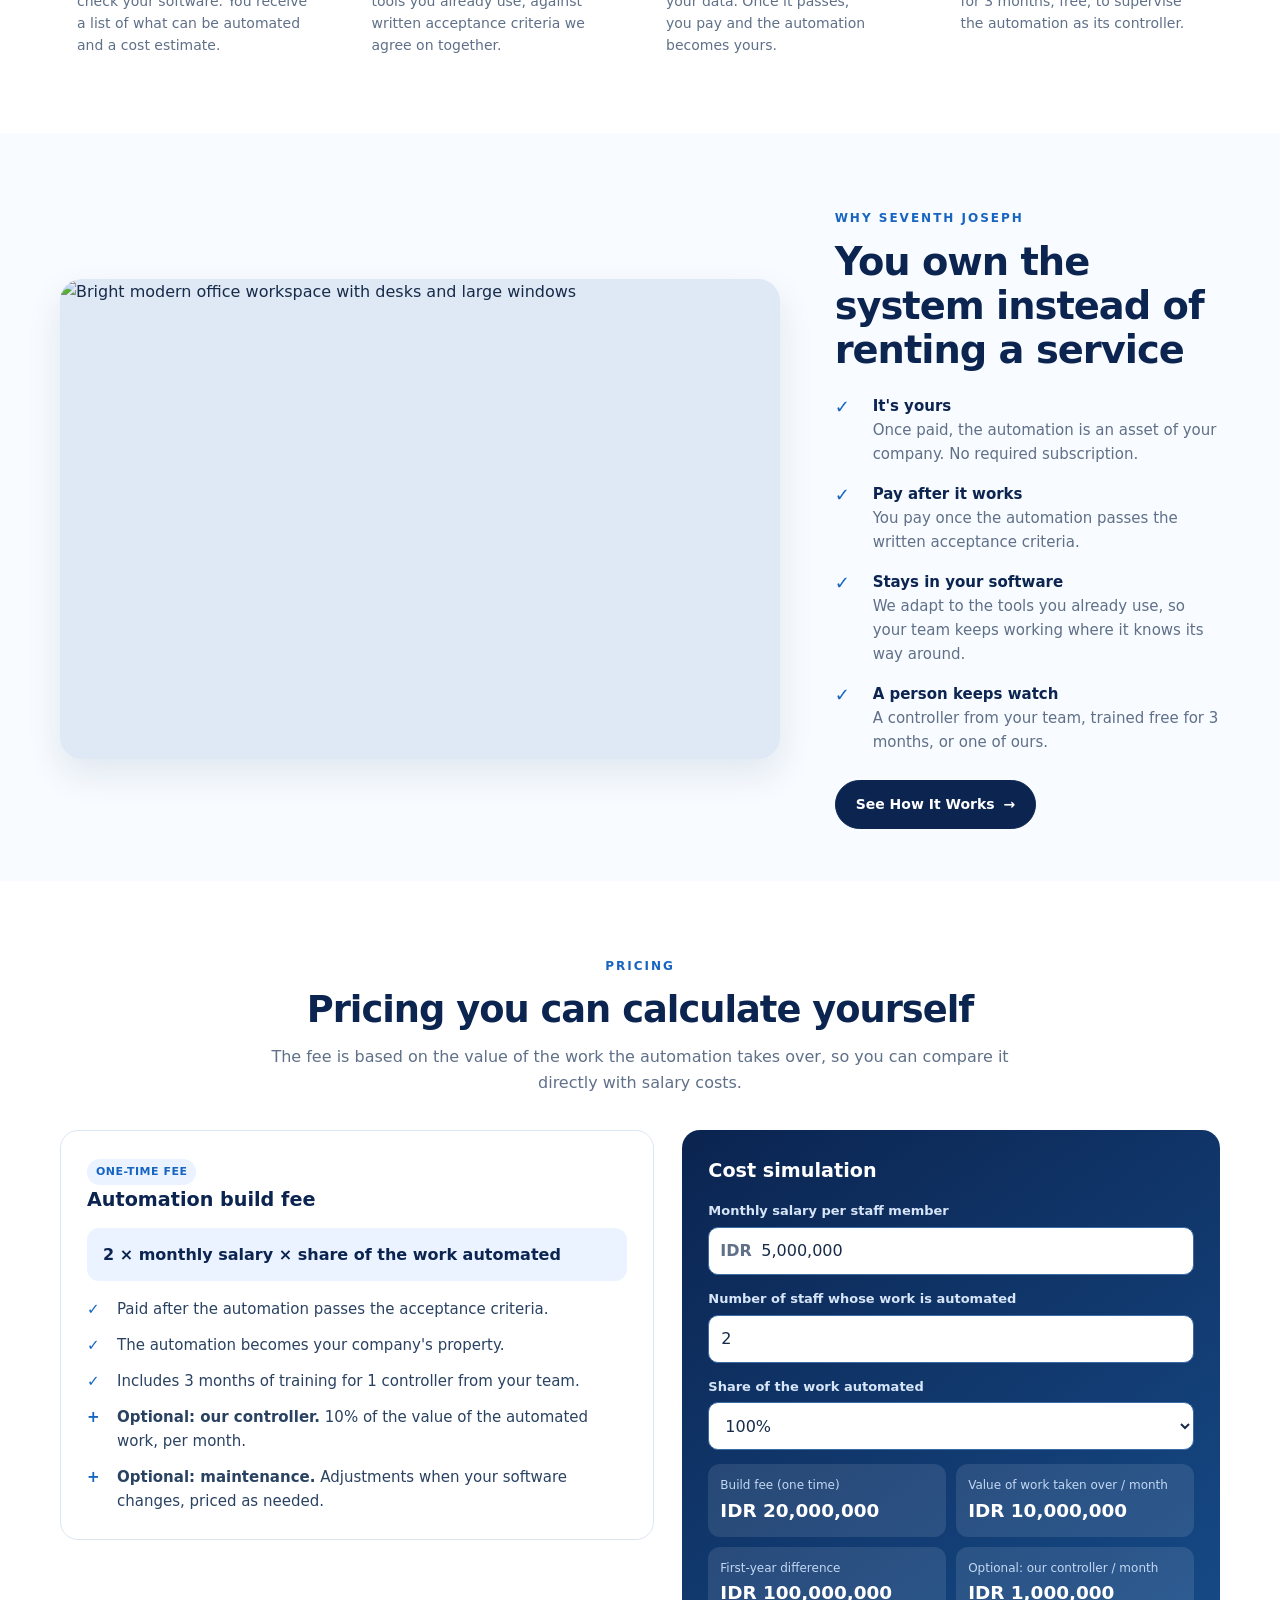
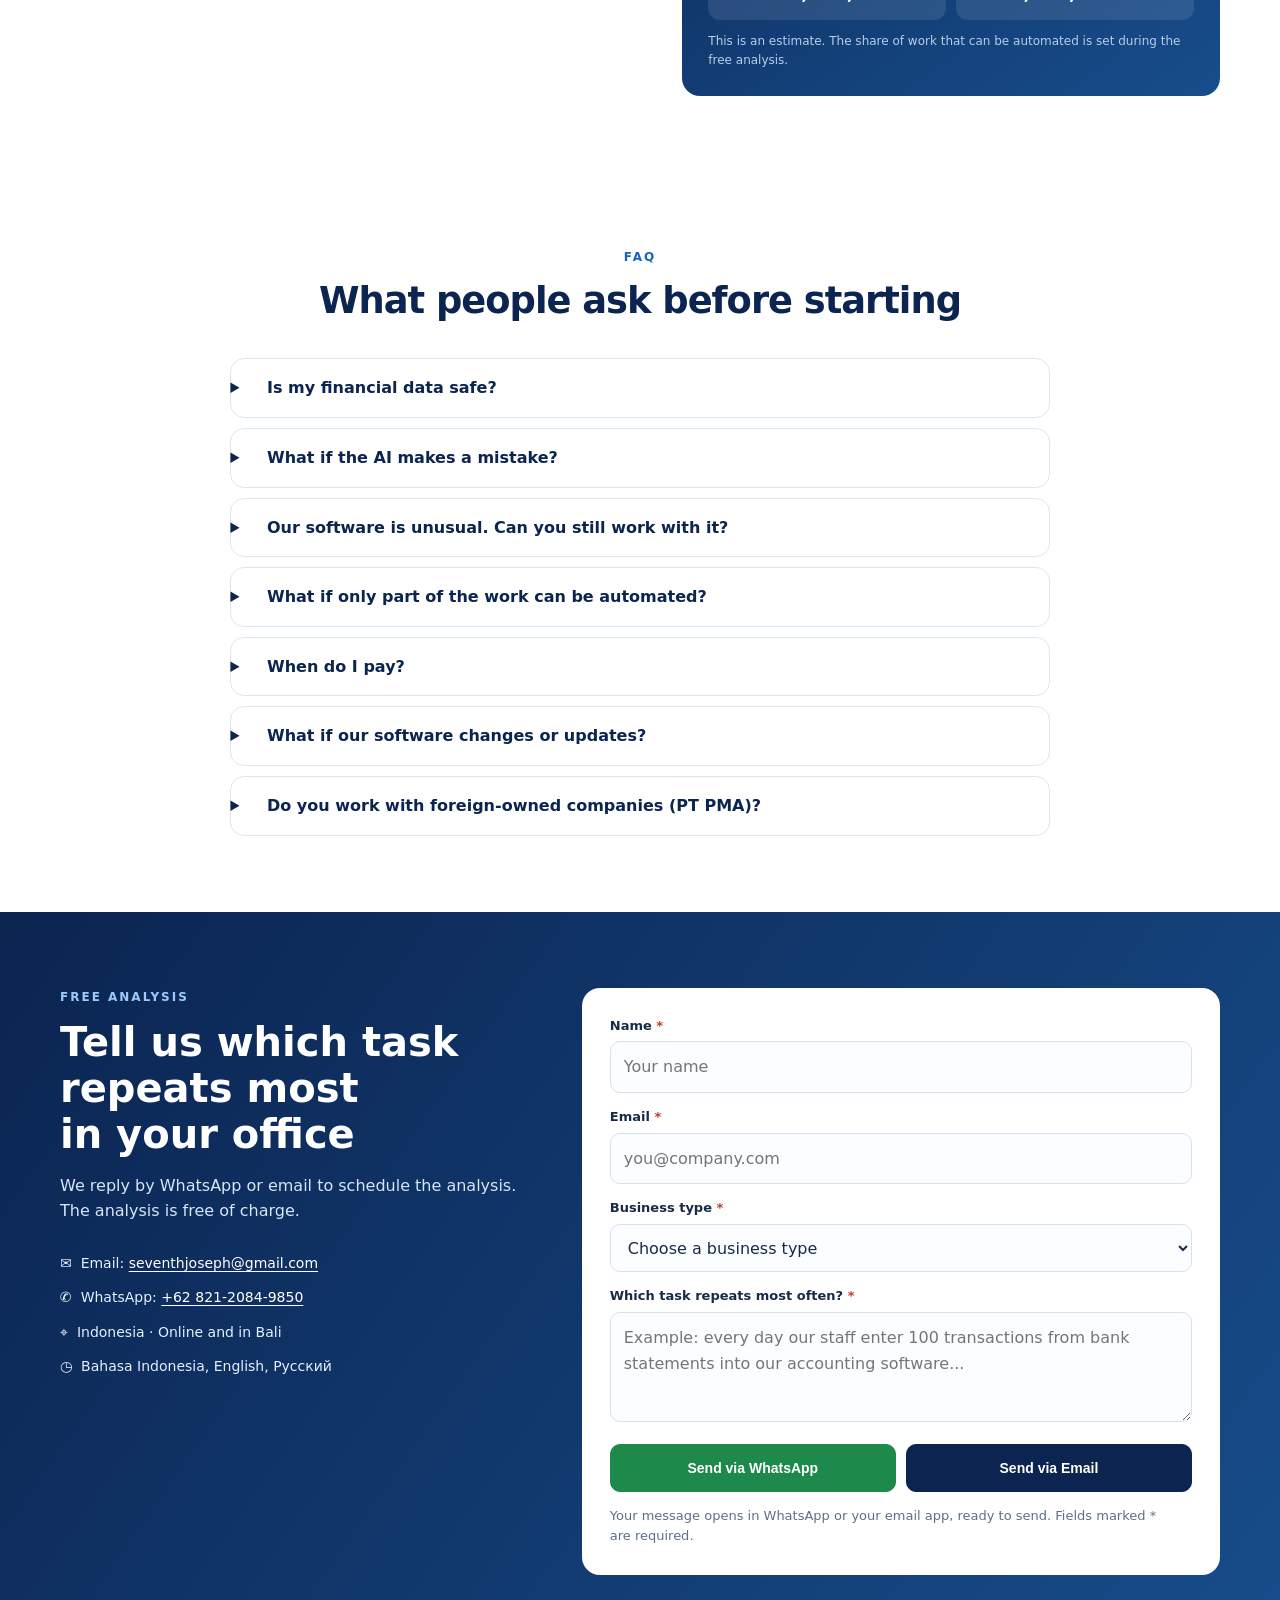
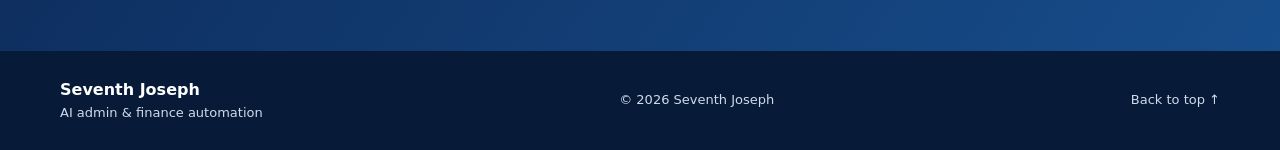
==== commit 9b8d7c48: "Kalkulator: kolom gaji pakai pemisah ribuan (Rp 3.600.000) Co-Authored-By: Claude Opus 5.5 <noreply@" ====
--- a/en/index.html
+++ b/en/index.html
@@ -150,7 +150,7 @@
     </div>
     <form class="calc" id="calc" aria-labelledby="calc-title" onsubmit="return false">
       <h3 id="calc-title">Cost simulation</h3>
-      <div class="field"><label for="salary">Monthly salary per staff member (IDR)</label><input id="salary" name="salary" type="number" inputmode="numeric" min="0" step="100000" value="5000000"></div>
+      <div class="field"><label for="salary">Monthly salary per staff member</label><div class="money"><span aria-hidden="true">IDR</span><input id="salary" name="salary" type="text" inputmode="numeric" autocomplete="off" value="5,000,000"></div></div>
       <div class="field"><label for="staff">Number of staff whose work is automated</label><input id="staff" name="staff" type="number" inputmode="numeric" min="1" max="50" value="2"></div>
       <div class="field"><label for="share">Share of the work automated</label><select id="share" name="share"><option value="25">25%</option><option value="50">50%</option><option value="75">75%</option><option value="100" selected>100%</option></select></div>
       <div class="calc-results" aria-live="polite">
--- a/assets/site.css
+++ b/assets/site.css
@@ -103,6 +103,9 @@
   .calc .field{margin-bottom:14px}
   .calc input,.calc select{width:100%;min-block-size:48px;border:1px solid #3c6aa5;border-radius:10px;padding:10px 12px;font:inherit;font-size:max(1rem,1em);background:#fff;color:var(--ink)}
   .calc output{display:block}
+  .money{position:relative}
+  .money span{position:absolute;inset-block:0;inset-inline-start:12px;display:flex;align-items:center;color:#5f7088;font-weight:700;pointer-events:none}
+  .calc .money input{padding-inline-start:52px}
   .calc-results{display:grid;grid-template-columns:1fr 1fr;gap:10px;margin-top:6px}
   .calc-results div{background:rgba(255,255,255,.1);border-radius:12px;padding:12px}
   .calc-results small{display:block;color:#c3d8f3;font-size:.75rem}
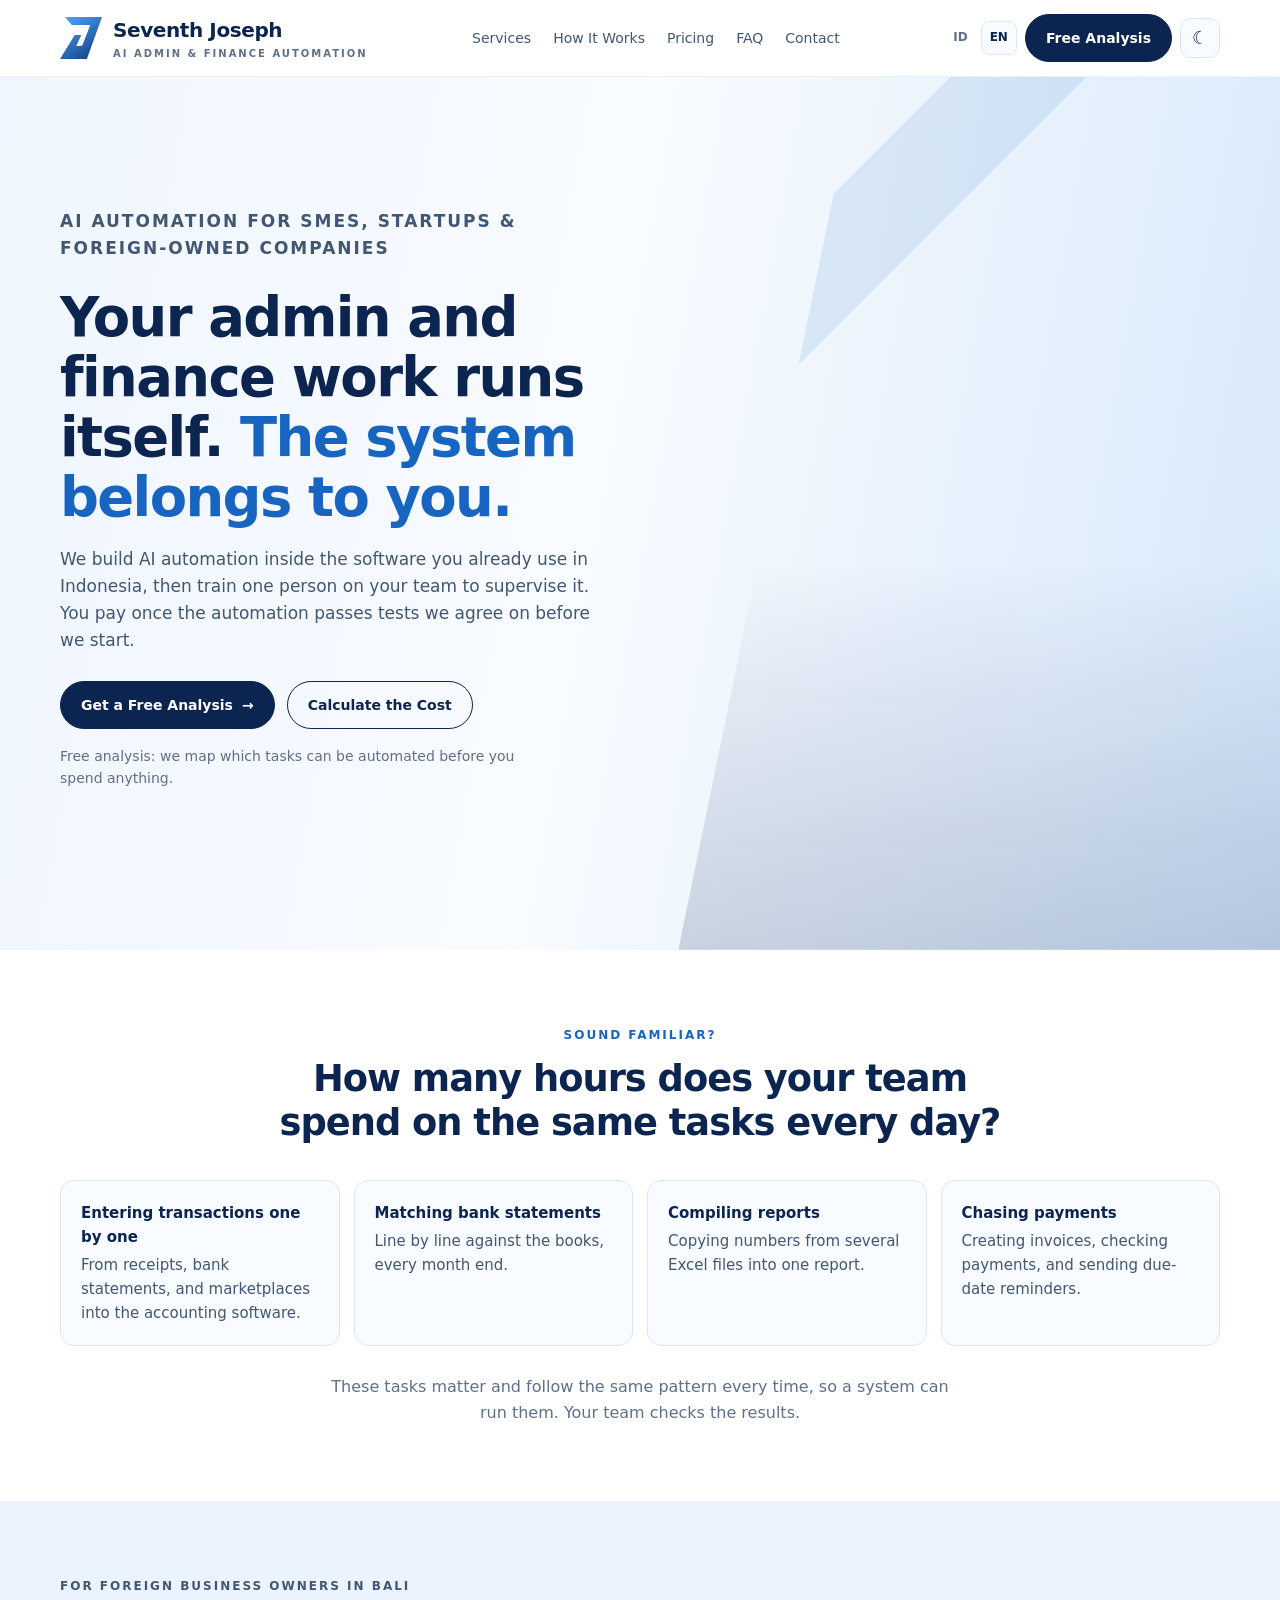
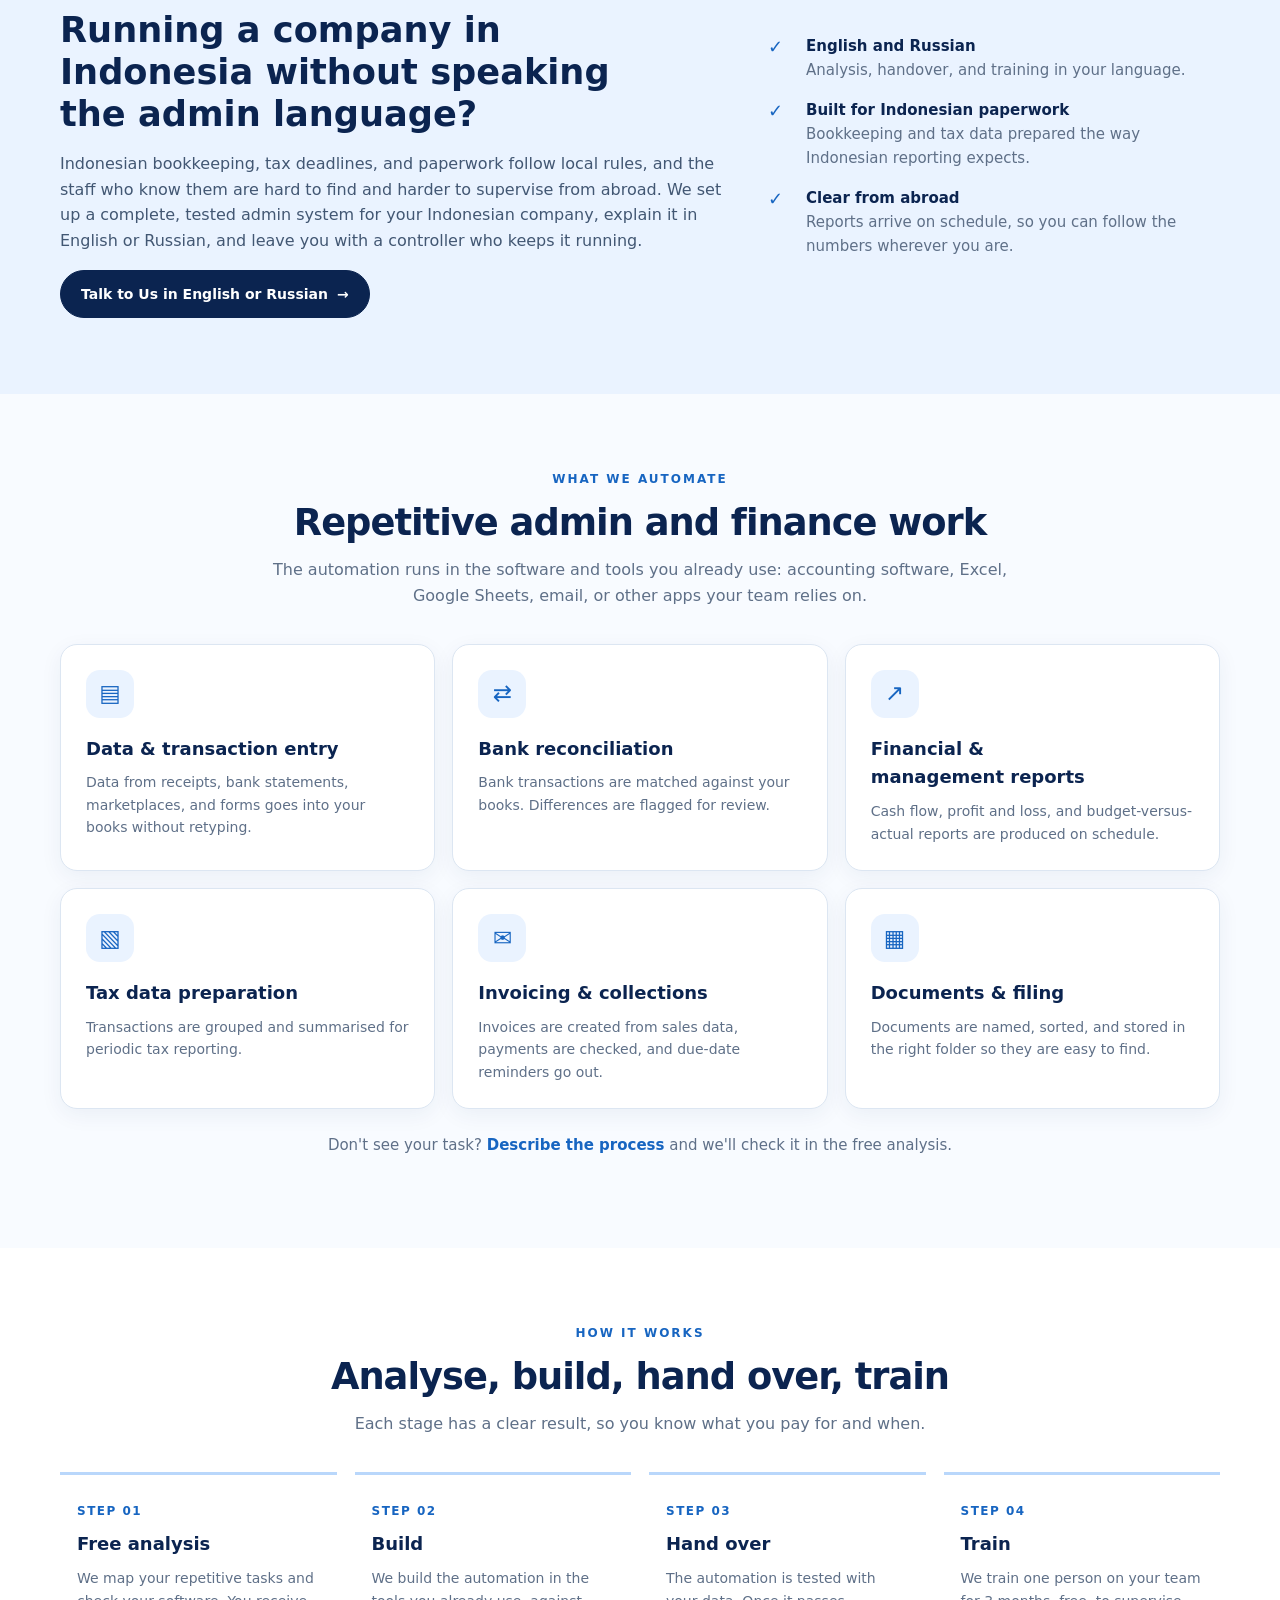
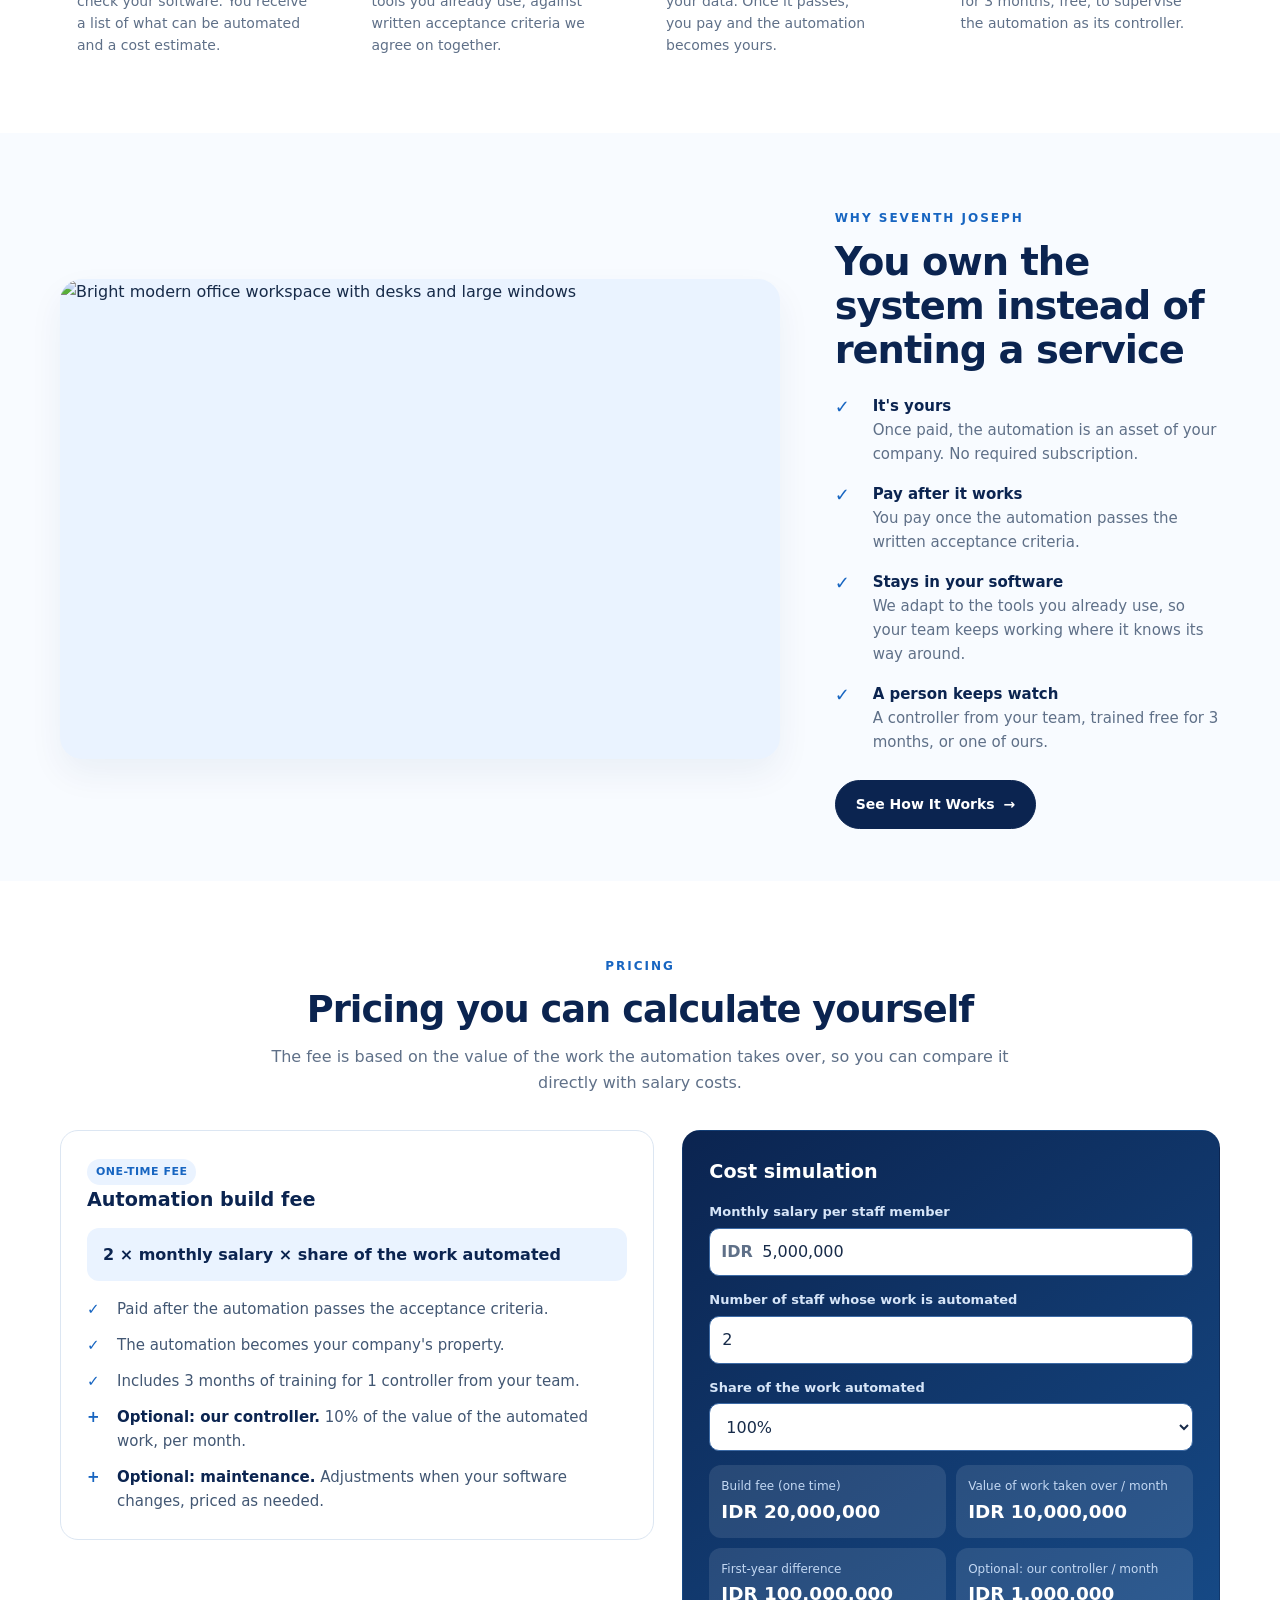
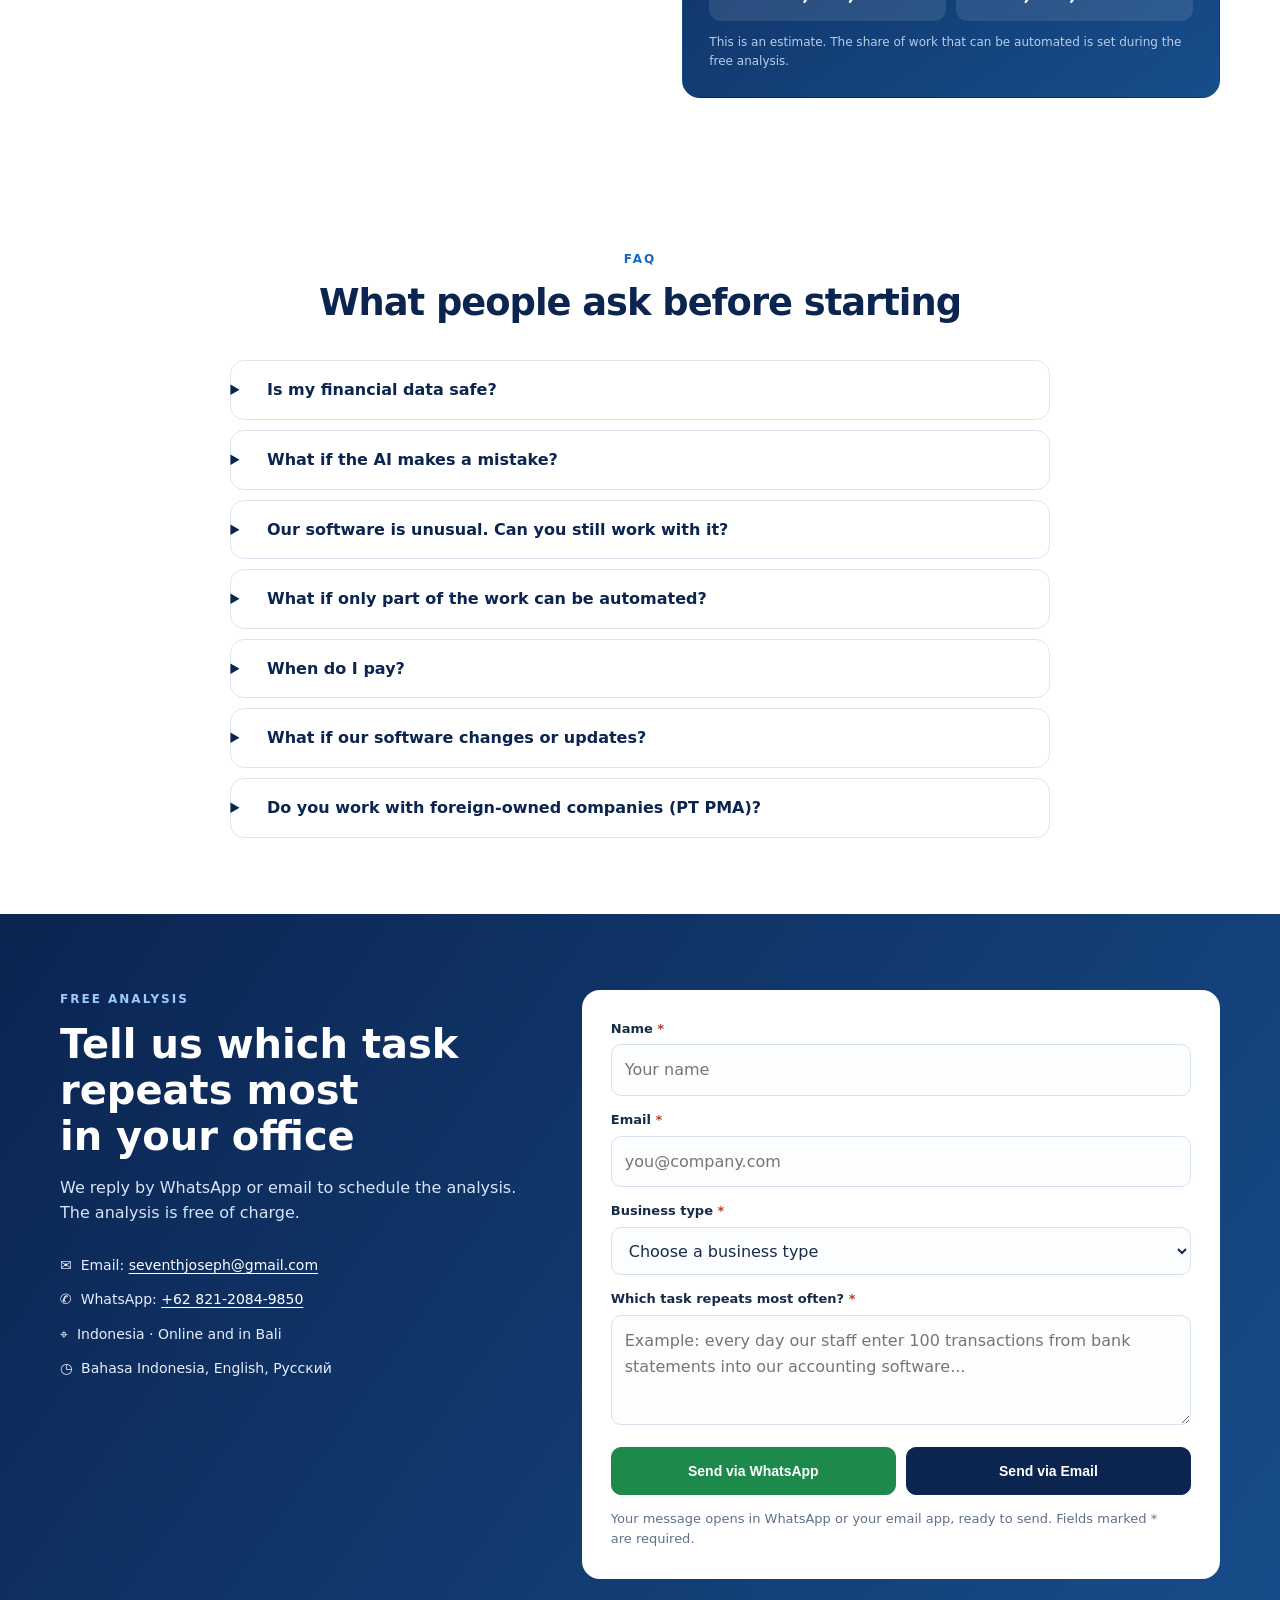
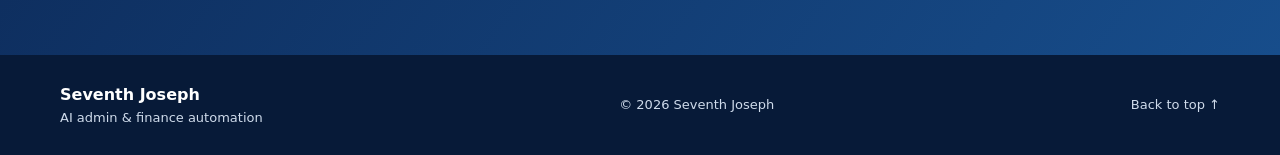
==== commit ff02cea4: "Tambah mode terang/gelap: ikut pengaturan sistem + tombol ganti mode Co-Authored-By: Claude Opus 5.5" ====
--- a/en/index.html
+++ b/en/index.html
@@ -10,8 +10,10 @@
 <link rel="alternate" hreflang="id" href="https://seventhjoseph7-blip.github.io/seventh-joseph-website/">
 <link rel="alternate" hreflang="en" href="https://seventhjoseph7-blip.github.io/seventh-joseph-website/en/">
 <link rel="alternate" hreflang="x-default" href="https://seventhjoseph7-blip.github.io/seventh-joseph-website/">
-<meta name="theme-color" content="#0b2450">
-<meta name="color-scheme" content="light">
+<meta name="theme-color" media="(prefers-color-scheme: light)" content="#ffffff">
+<meta name="theme-color" media="(prefers-color-scheme: dark)" content="#0b1220">
+<meta name="color-scheme" content="light dark">
+<script>(function(){var t;try{t=localStorage.getItem("theme")}catch(e){}if(t!=="light"&&t!=="dark"){t=matchMedia("(prefers-color-scheme: dark)").matches?"dark":"light"}document.documentElement.dataset.theme=t})();</script>
 <meta property="og:type" content="website">
 <meta property="og:locale" content="en_US">
 <meta property="og:url" content="https://seventhjoseph7-blip.github.io/seventh-joseph-website/en/">
@@ -20,7 +22,7 @@
 <meta property="og:image" content="https://images.unsplash.com/photo-1486406146926-c627a92ad1ab?auto=format&fit=crop&w=1200&h=630&q=80">
 <link rel="preconnect" href="https://images.unsplash.com">
 <link rel="preload" as="image" fetchpriority="high" href="https://images.unsplash.com/photo-1486406146926-c627a92ad1ab?auto=format&fit=crop&w=1400&q=80">
-<link rel="stylesheet" href="../assets/site.css">
+<link rel="stylesheet" href="../assets/site.css?v=20261127a">
 <script type="application/ld+json">
 {
   "@context": "https://schema.org",
@@ -52,6 +54,7 @@
     <div class="nav-right">
       <div class="lang" aria-label="Language"><a href="../" hreflang="id" lang="id">ID</a><a href="./" hreflang="en" lang="en" aria-current="true">EN</a></div>
       <a class="btn nav-cta" href="#contact">Free Analysis</a>
+      <button class="theme-toggle" id="themeToggle" type="button" aria-label="Switch light/dark mode" title="Switch light/dark mode"><span class="to-dark" aria-hidden="true">☾</span><span class="to-light" aria-hidden="true">☀</span></button>
       <button class="menu" type="button" popovertarget="navlinks" aria-label="Menu"><span class="i-open" aria-hidden="true">☰</span><span class="i-close" aria-hidden="true">×</span></button>
     </div>
   </div>
@@ -201,6 +204,6 @@
 </section>
 </main>
 <footer><div class="container footer-row"><div><div class="footer-brand">Seventh Joseph</div><div>AI admin & finance automation</div></div><div>© <span id="year">2026</span> Seventh Joseph</div><div><a href="#home">Back to top <span aria-hidden="true">↑</span></a></div></div></footer>
-<script src="../assets/site.js" defer></script>
+<script src="../assets/site.js?v=20261127a" defer></script>
 </body>
 </html>
--- a/assets/site.css
+++ b/assets/site.css
@@ -1,9 +1,42 @@
 @layer base, layout, components, responsive;
 
+/* Theme: follows the visitor's system setting; the header toggle sets data-theme to force one.
+   Every colour below is a light-dark() pair, chosen by the active color-scheme. */
 @layer base {
-  :root{--navy:#0b2450;--blue:#1765c1;--sky:#eaf3ff;--ink:#172b49;--muted:#5f7088;--line:#dce6f2;--bg:#f8fbff;--focus:#56a8ff;--green:#1d8a4b}
+  :root{
+    color-scheme:light dark;
+    --navy:#0b2450;
+    --bg:light-dark(#ffffff,#0b1220);
+    --bg-alt:light-dark(#f8fbff,#0f1a2e);
+    --card:light-dark(#ffffff,#13213a);
+    --ink:light-dark(#172b49,#d8e3f3);
+    --ink-soft:light-dark(#425773,#b4c4da);
+    --heading:light-dark(#0b2450,#f1f6ff);
+    --muted:light-dark(#5f7088,#9fb2cc);
+    --line:light-dark(#dce6f2,#26385c);
+    --blue:light-dark(#1765c1,#74b4ff);
+    --sky:light-dark(#eaf3ff,#17305a);
+    --header-bg:light-dark(rgba(255,255,255,.96),rgba(11,18,32,.92));
+    --header-line:light-dark(#edf1f7,#1c2b47);
+    --btn:light-dark(#0b2450,#2f7de0);
+    --btn-hover:light-dark(#1765c1,#4b93ec);
+    --btn-ghost-text:light-dark(#0b2450,#e6eefb);
+    --input-bg:light-dark(#fbfdff,#0f1a2e);
+    --input-line:light-dark(#d7e1ee,#2c4068);
+    --hero-a:light-dark(#f0f6ff,#0c1a33);
+    --hero-b:light-dark(#f8fbff,#0b1220);
+    --hero-c:light-dark(#d6e8fb,#14294b);
+    --err:light-dark(#c0392b,#ff8a7a);
+    --err-bg:light-dark(#fff7f6,#2a1518);
+    --shadow:light-dark(rgba(20,57,102,.06),rgba(0,0,0,.35));
+    --green:#1d8a4b;
+    --focus:#56a8ff;
+  }
+  :root[data-theme="light"]{color-scheme:light}
+  :root[data-theme="dark"]{color-scheme:dark}
+
   *,*::before,*::after{box-sizing:border-box}
-  body{margin:0;font-family:Inter,ui-sans-serif,system-ui,-apple-system,"Segoe UI",sans-serif;color:var(--ink);background:#fff;line-height:1.6}
+  body{margin:0;font-family:Inter,ui-sans-serif,system-ui,-apple-system,"Segoe UI",sans-serif;color:var(--ink);background:var(--bg);line-height:1.6}
   a{color:inherit;text-decoration:none}
   img{max-width:100%;display:block}
   h1,h2,h3{text-wrap:balance}
@@ -16,95 +49,103 @@
 
 @layer layout {
   .container{width:min(1160px,92%);margin-inline:auto}
-  header{position:sticky;top:0;z-index:20;background:rgba(255,255,255,.96);backdrop-filter:blur(12px);border-bottom:1px solid #edf1f7}
+  header{position:sticky;top:0;z-index:20;background:var(--header-bg);backdrop-filter:blur(12px);border-bottom:1px solid var(--header-line)}
   .nav{min-block-size:76px;display:flex;align-items:center;justify-content:space-between;gap:20px}
   section{padding-block:76px;scroll-margin-top:76px}
   .section-head{text-align:center;max-width:740px;margin:0 auto 35px}
-  .section-head h2{font-size:clamp(1.7rem,1.2rem + 1.6vw,2.3rem);letter-spacing:-1px;line-height:1.2;color:var(--navy);margin:0 0 12px}
+  .section-head h2{font-size:clamp(1.7rem,1.2rem + 1.6vw,2.3rem);letter-spacing:-1px;line-height:1.2;color:var(--heading);margin:0 0 12px}
   .section-head p{margin:0;color:var(--muted)}
 }
 
 @layer components {
-  .brand{display:flex;align-items:center;gap:11px;font-weight:800;color:var(--navy);letter-spacing:-.4px;font-size:1.25rem}
+  .brand{display:flex;align-items:center;gap:11px;font-weight:800;color:var(--heading);letter-spacing:-.4px;font-size:1.25rem}
   .logo{width:42px;height:42px;display:grid;place-items:center;background:linear-gradient(145deg,#56a8ff,#0b3678);color:#fff;font-size:25px;font-weight:900;clip-path:polygon(12% 0,100% 0,64% 100%,0 100%,35% 43%,55% 43%,42% 68%,53% 68%,72% 19%,28% 19%)}
-  .brand small{display:block;font-size:.625rem;letter-spacing:2px;color:#68809e;font-weight:700}
-
-  .navlinks{display:block;position:static;inset:auto;margin:0;padding:0;border:0;background:none;overflow:visible;color:#30435f;font-size:.875rem;width:auto;height:auto}
+  .brand small{display:block;font-size:.625rem;letter-spacing:2px;color:var(--muted);font-weight:700}
+
+  .navlinks{display:block;position:static;inset:auto;margin:0;padding:0;border:0;background:none;overflow:visible;color:var(--ink-soft);font-size:.875rem;width:auto;height:auto}
   .navlinks ul{display:flex;gap:22px;align-items:center}
   .navlinks a{display:inline-block;padding-block:6px;white-space:nowrap}
   .navlinks a:hover{color:var(--blue)}
-  .nav-right{display:flex;align-items:center;gap:10px}
+  .nav-right{display:flex;align-items:center;gap:8px}
   .lang{display:flex;gap:4px;font-size:.75rem;font-weight:800}
-  .lang a{padding:6px 8px;border-radius:8px;color:#68809e;border:1px solid transparent}
-  .lang a[aria-current="true"]{color:var(--navy);border-color:var(--line);background:var(--bg)}
-  .menu{display:none;background:none;border:0;font-size:25px;color:var(--navy);min-inline-size:48px;min-block-size:48px;cursor:pointer}
+  .lang a{padding:6px 8px;border-radius:8px;color:var(--muted);border:1px solid transparent}
+  .lang a[aria-current="true"]{color:var(--heading);border-color:var(--line);background:var(--bg-alt)}
+  .theme-toggle{display:inline-grid;place-items:center;min-inline-size:40px;min-block-size:40px;border-radius:10px;border:1px solid var(--line);background:var(--bg-alt);color:var(--heading);font-size:18px;cursor:pointer}
+  .theme-toggle:hover{border-color:var(--blue)}
+  .theme-toggle .to-light{display:none}
+  :root[data-theme="dark"] .theme-toggle .to-dark{display:none}
+  :root[data-theme="dark"] .theme-toggle .to-light{display:inline}
+  .menu{display:none;background:none;border:0;font-size:25px;color:var(--heading);min-inline-size:48px;min-block-size:48px;cursor:pointer}
   .menu .i-close{display:none}
   header:has(.navlinks:popover-open) .menu .i-open{display:none}
   header:has(.navlinks:popover-open) .menu .i-close{display:inline}
 
-  .btn{display:inline-flex;align-items:center;justify-content:center;gap:9px;padding:12px 20px;min-block-size:48px;border-radius:999px;background:var(--navy);color:#fff;font-weight:700;border:1px solid var(--navy);font-size:.875rem;cursor:pointer;white-space:nowrap;transition:background-color .2s,border-color .2s,transform .2s}
-  .btn:hover{background:var(--blue);border-color:var(--blue)}
-  .btn.secondary{background:transparent;color:var(--navy)}
+  .btn{display:inline-flex;align-items:center;justify-content:center;gap:9px;padding:12px 20px;min-block-size:48px;border-radius:999px;background:var(--btn);color:#fff;font-weight:700;border:1px solid var(--btn);font-size:.875rem;cursor:pointer;white-space:nowrap;transition:background-color .2s,border-color .2s,transform .2s}
+  .btn:hover{background:var(--btn-hover);border-color:var(--btn-hover)}
+  .btn.secondary{background:transparent;color:var(--btn-ghost-text);border-color:var(--btn-ghost-text)}
   .btn.secondary:hover{background:var(--sky)}
   @media (prefers-reduced-motion:no-preference){.btn:hover{transform:translateY(-1px)}}
 
-  .hero{position:relative;overflow:hidden;background:linear-gradient(100deg,#f0f6ff 0%,#f8fbff 46%,#d6e8fb 100%);min-height:470px;display:flex;align-items:center}
+  .hero{position:relative;overflow:hidden;background:linear-gradient(100deg,var(--hero-a) 0%,var(--hero-b) 46%,var(--hero-c) 100%);min-height:470px;display:flex;align-items:center}
   .hero::after{content:"";position:absolute;right:-3%;top:0;width:50%;height:100%;background:linear-gradient(135deg,transparent 0 18%,rgba(41,112,191,.12) 18% 27%,transparent 27%),linear-gradient(0deg,rgba(8,35,78,.18),transparent 45%),url('https://images.unsplash.com/photo-1486406146926-c627a92ad1ab?auto=format&fit=crop&w=1400&q=80') center/cover;clip-path:polygon(28% 0,100% 0,100% 100%,0 100%);opacity:.94}
+  :root[data-theme="dark"] .hero::after{opacity:.7}
   .hero .container{position:relative;z-index:1;padding-block:55px 58px}
   .eyebrow{text-transform:uppercase;letter-spacing:2px;font-size:.75rem;font-weight:800;color:var(--blue);margin:0 0 12px}
-  .hero h1{font-size:clamp(2.1rem,1.3rem + 2.8vw,3.4rem);line-height:1.1;letter-spacing:-1.6px;max-width:640px;margin:0 0 18px;color:var(--navy)}
+  .hero h1{font-size:clamp(2.1rem,1.3rem + 2.8vw,3.4rem);line-height:1.1;letter-spacing:-1.6px;max-width:640px;margin:0 0 18px;color:var(--heading)}
   .hero h1 span{color:var(--blue)}
-  .hero p{font-size:1.0625rem;max-width:560px;color:#425773;margin:0 0 26px}
+  .hero p{font-size:1.0625rem;max-width:560px;color:var(--ink-soft);margin:0 0 26px}
   .actions{display:flex;gap:12px;flex-wrap:wrap}
-  .hero-note{margin-top:16px !important;font-size:.875rem !important;color:#5f7088 !important}
-
-  .pain{background:#fff}
+  .hero .hero-note{margin-top:16px;font-size:.875rem;color:var(--muted)}
+
+  .pain{background:var(--bg)}
   .pain-grid{display:grid;grid-template-columns:repeat(4,1fr);gap:14px}
-  .pain-grid li{padding:20px;border-radius:14px;background:var(--bg);border:1px solid var(--line);font-size:.9375rem;color:#2a4262}
-  .pain-grid li strong{display:block;color:var(--navy);margin-bottom:4px}
+  .pain-grid li{padding:20px;border-radius:14px;background:var(--bg-alt);border:1px solid var(--line);font-size:.9375rem;color:var(--ink-soft)}
+  .pain-grid li strong{display:block;color:var(--heading);margin-bottom:4px}
   .pain-close{text-align:center;margin:28px auto 0;max-width:640px;color:var(--muted)}
 
-  .services{background:var(--bg)}
+  .services{background:var(--bg-alt)}
   .grid{display:grid;grid-template-columns:repeat(3,1fr);gap:17px}
-  .service{padding:25px;border:1px solid var(--line);border-radius:17px;background:#fff;box-shadow:0 6px 22px rgba(20,57,102,.035);block-size:100%}
+  .service{padding:25px;border:1px solid var(--line);border-radius:17px;background:var(--card);box-shadow:0 6px 22px var(--shadow);block-size:100%}
   .icon{width:48px;height:48px;border-radius:14px;background:var(--sky);color:var(--blue);display:grid;place-items:center;font-size:23px;margin-bottom:17px}
-  .service h3{margin:0 0 8px;color:var(--navy);font-size:1.125rem}
+  .service h3{margin:0 0 8px;color:var(--heading);font-size:1.125rem}
   .service p{margin:0;color:var(--muted);font-size:.875rem}
   .services-note{text-align:center;margin-top:24px;color:var(--muted);font-size:.9375rem}
   .services-note a{color:var(--blue);font-weight:700}
 
+  .process{background:var(--bg)}
   .steps{display:grid;grid-template-columns:repeat(4,1fr);gap:18px}
-  .step{border-top:3px solid #b9d7fb;padding:22px 17px 0}
+  .step{border-top:3px solid light-dark(#b9d7fb,#2c5a96);padding:22px 17px 0}
   .number{font-size:.75rem;font-weight:900;color:var(--blue);letter-spacing:1.5px}
-  .step h3{margin:8px 0;color:var(--navy);font-size:1.125rem}
+  .step h3{margin:8px 0;color:var(--heading);font-size:1.125rem}
   .step p{font-size:.875rem;color:var(--muted);margin:0}
 
-  .why{background:var(--bg)}
+  .why{background:var(--bg-alt)}
   .why-layout{display:grid;grid-template-columns:1fr 1fr;gap:55px;align-items:center}
-  .photo{width:100%;height:100%;min-height:360px;max-height:480px;object-fit:cover;border-radius:22px;box-shadow:0 15px 35px rgba(22,56,99,.1);background:#dfe9f5}
-  .why h2{font-size:clamp(1.8rem,1.3rem + 1.6vw,2.4rem);line-height:1.15;letter-spacing:-1px;color:var(--navy);margin:0 0 15px}
+  .photo{width:100%;height:100%;min-height:360px;max-height:480px;object-fit:cover;border-radius:22px;box-shadow:0 15px 35px var(--shadow);background:var(--sky)}
+  .why h2{font-size:clamp(1.8rem,1.3rem + 1.6vw,2.4rem);line-height:1.15;letter-spacing:-1px;color:var(--heading);margin:0 0 15px}
   .why-list{display:grid;gap:16px;margin:22px 0 26px}
   .why-list li{display:grid;grid-template-columns:28px 1fr;gap:10px;font-size:.9375rem;color:var(--muted)}
   .why-list li span{color:var(--blue);font-weight:900;font-size:18px;line-height:1.4}
-  .why-list strong{color:var(--navy);display:block}
-
-  .pricing{background:#fff}
+  .why-list strong{color:var(--heading);display:block}
+
+  .pricing{background:var(--bg)}
   .price-layout{display:grid;grid-template-columns:1.05fr .95fr;gap:28px;align-items:start}
-  .price-card{border:1px solid var(--line);border-radius:18px;padding:26px;background:#fff}
-  .price-card h3{margin:0 0 6px;color:var(--navy);font-size:1.2rem}
-  .formula{margin:12px 0 16px;padding:14px 16px;border-radius:12px;background:var(--sky);color:var(--navy);font-weight:800}
-  .price-list{display:grid;gap:12px;font-size:.9375rem;color:#2a4262}
+  .price-card{border:1px solid var(--line);border-radius:18px;padding:26px;background:var(--card)}
+  .price-card h3{margin:0 0 6px;color:var(--heading);font-size:1.2rem}
+  .formula{margin:12px 0 16px;padding:14px 16px;border-radius:12px;background:var(--sky);color:var(--heading);font-weight:800}
+  .price-list{display:grid;gap:12px;font-size:.9375rem;color:var(--ink-soft)}
   .price-list li{display:grid;grid-template-columns:22px 1fr;gap:8px}
   .price-list li span{color:var(--blue);font-weight:900}
+  .price-list strong{color:var(--heading)}
   .tag{display:inline-block;padding:4px 9px;border-radius:999px;background:var(--sky);color:var(--blue);font-size:.6875rem;font-weight:800;text-transform:uppercase;letter-spacing:.5px}
-  .calc{border-radius:18px;padding:26px;background:linear-gradient(145deg,#0b2450,#174d8b);color:#fff}
+  .calc{border-radius:18px;padding:26px;background:linear-gradient(145deg,#0b2450,#174d8b);color:#fff;border:1px solid light-dark(transparent,#26406a)}
   .calc h3{margin:0 0 14px;font-size:1.2rem}
   .calc label{display:block;font-size:.8125rem;font-weight:800;margin:0 0 5px;color:#d6e5f8}
   .calc .field{margin-bottom:14px}
-  .calc input,.calc select{width:100%;min-block-size:48px;border:1px solid #3c6aa5;border-radius:10px;padding:10px 12px;font:inherit;font-size:max(1rem,1em);background:#fff;color:var(--ink)}
+  .calc input,.calc select{width:100%;min-block-size:48px;border:1px solid #3c6aa5;border-radius:10px;padding:10px 12px;font:inherit;font-size:max(1rem,1em);background:light-dark(#fff,#0b1730);color:light-dark(#172b49,#eef4fd)}
   .calc output{display:block}
   .money{position:relative}
-  .money span{position:absolute;inset-block:0;inset-inline-start:12px;display:flex;align-items:center;color:#5f7088;font-weight:700;pointer-events:none}
+  .money span{position:absolute;inset-block:0;inset-inline-start:12px;display:flex;align-items:center;color:light-dark(#5f7088,#9fb2cc);font-weight:700;pointer-events:none}
   .calc .money input{padding-inline-start:52px}
   .calc-results{display:grid;grid-template-columns:1fr 1fr;gap:10px;margin-top:6px}
   .calc-results div{background:rgba(255,255,255,.1);border-radius:12px;padding:12px}
@@ -114,38 +155,38 @@
 
   .foreign{background:var(--sky)}
   .foreign-box{display:grid;grid-template-columns:1.2fr .8fr;gap:30px;align-items:center}
-  .foreign h2{color:var(--navy);margin:0 0 12px;font-size:clamp(1.6rem,1.2rem + 1.4vw,2.2rem);line-height:1.2}
-  .foreign p{color:#2a4262}
-
-  .faq{background:#fff}
+  .foreign h2{color:var(--heading);margin:0 0 12px;font-size:clamp(1.6rem,1.2rem + 1.4vw,2.2rem);line-height:1.2}
+  .foreign p{color:var(--ink-soft)}
+
+  .faq{background:var(--bg)}
   .faq-list{max-width:820px;margin-inline:auto;display:grid;gap:10px}
-  .faq details{border:1px solid var(--line);border-radius:14px;background:#fff}
-  .faq summary{cursor:pointer;padding:16px 18px;font-weight:800;color:var(--navy);list-style-position:outside;margin-inline-start:18px}
+  .faq details{border:1px solid var(--line);border-radius:14px;background:var(--card)}
+  .faq summary{cursor:pointer;padding:16px 18px;font-weight:800;color:var(--heading);list-style-position:outside;margin-inline-start:18px}
   .faq details p{margin:0;padding:0 18px 16px 36px;color:var(--muted)}
-  .faq details[open]{border-color:#b9d5f7;background:var(--bg)}
-
-  .contact{background:linear-gradient(125deg,#0b2450,#174d8b);color:#fff}
+  .faq details[open]{border-color:light-dark(#b9d5f7,#2f5a92);background:var(--bg-alt)}
+
+  .contact{background:linear-gradient(125deg,light-dark(#0b2450,#081630),light-dark(#174d8b,#123a6b));color:#fff}
   .contact-layout{display:grid;grid-template-columns:.85fr 1.15fr;gap:50px;align-items:start}
   .contact h2{font-size:clamp(1.9rem,1.3rem + 1.6vw,2.5rem);line-height:1.15;margin:0 0 15px}
   .contact p{color:#d6e5f8}
   .contact-details{margin-top:28px;display:grid;gap:12px;color:#e5efff;font-size:.875rem;font-style:normal}
   .contact-details a{color:#fff;text-decoration:underline;text-underline-offset:3px}
 
-  .form{background:#fff;color:var(--ink);padding:28px;border-radius:18px;display:grid;gap:14px}
+  .form{background:var(--card);color:var(--ink);padding:28px;border-radius:18px;display:grid;gap:14px;border:1px solid light-dark(transparent,#26406a)}
   .form label{display:block;font-size:.8125rem;font-weight:800;margin-bottom:5px}
-  .form label .req{color:#c0392b}
-  .form input,.form select,.form textarea{width:100%;min-block-size:48px;border:1px solid #d7e1ee;border-radius:10px;padding:12px 13px;font:inherit;font-size:max(1rem,1em);background:#fbfdff;color:var(--ink)}
+  .form label .req{color:var(--err)}
+  .form input,.form select,.form textarea{width:100%;min-block-size:48px;border:1px solid var(--input-line);border-radius:10px;padding:12px 13px;font:inherit;font-size:max(1rem,1em);background:var(--input-bg);color:var(--ink)}
   .form textarea{min-height:110px;resize:vertical}
-  .form :is(input,select,textarea):user-invalid{border-color:#c0392b;background:#fff7f6}
-  .form .err{display:none;margin:5px 0 0;font-size:.8125rem;color:#c0392b}
+  .form :is(input,select,textarea):user-invalid{border-color:var(--err);background:var(--err-bg)}
+  .form .err{display:none;margin:5px 0 0;font-size:.8125rem;color:var(--err)}
   .form :is(input,select,textarea):user-invalid + .err{display:block}
   .form .btn{width:100%;border-radius:10px}
   .send-row{display:grid;grid-template-columns:1fr 1fr;gap:10px}
   .form .btn.wa{background:var(--green);border-color:var(--green)}
   .form .btn.wa:hover{background:#166f3c;border-color:#166f3c}
-  .form .form-note{color:#5d6f88;font-size:.8125rem;margin:0}
-
-  footer{background:#071a38;color:#cfdbeb;padding-block:26px;font-size:.8125rem}
+  .form .form-note{color:var(--muted);font-size:.8125rem;margin:0}
+
+  footer{background:light-dark(#071a38,#060d1a);color:#cfdbeb;padding-block:26px;font-size:.8125rem;border-top:1px solid light-dark(transparent,#1c2b47)}
   .footer-row{display:flex;align-items:center;justify-content:space-between;gap:20px;flex-wrap:wrap}
   .footer-brand{font-weight:800;color:#fff;font-size:1rem}
 }
@@ -157,6 +198,7 @@
   }
   @media (max-width:900px){
     .hero::after{width:58%;opacity:.28}
+    :root[data-theme="dark"] .hero::after{opacity:.22}
     .grid,.pain-grid{grid-template-columns:repeat(2,1fr)}
     .why-layout,.contact-layout,.price-layout,.foreign-box{grid-template-columns:1fr;gap:30px}
     .photo{min-height:260px;max-height:320px}
@@ -166,7 +208,7 @@
     .nav{min-block-size:68px}
     .menu{display:inline-grid;place-items:center}
     .navlinks:not(:popover-open){display:none}
-    .navlinks:popover-open{position:fixed;inset:68px 0 auto 0;width:100%;background:#fff;border-bottom:1px solid var(--line);padding:10px 4% 18px;box-shadow:0 18px 30px rgba(11,36,80,.12)}
+    .navlinks:popover-open{position:fixed;inset:68px 0 auto 0;width:100%;background:var(--bg);border-bottom:1px solid var(--line);padding:10px 4% 18px;box-shadow:0 18px 30px var(--shadow)}
     .navlinks ul{flex-direction:column;align-items:stretch;gap:0}
     .navlinks a{display:block;padding-block:12px;font-size:1rem}
     .brand{font-size:1.0625rem}
@@ -174,6 +216,7 @@
   }
   @media (max-width:650px){
     .hero::after{width:100%;opacity:.16;clip-path:none}
+    :root[data-theme="dark"] .hero::after{opacity:.12}
     .hero .container{padding-block:45px 48px}
     .hero p{font-size:.9375rem}
     .hero .btn{width:100%}
@@ -185,4 +228,5 @@
     .footer-row{align-items:flex-start;flex-direction:column}
   }
   @media (max-width:500px){.send-row,.calc-results{grid-template-columns:1fr}}
-}
+  @media (max-width:400px){.nav-right{gap:4px}.lang a{padding:6px 6px}}
+}
